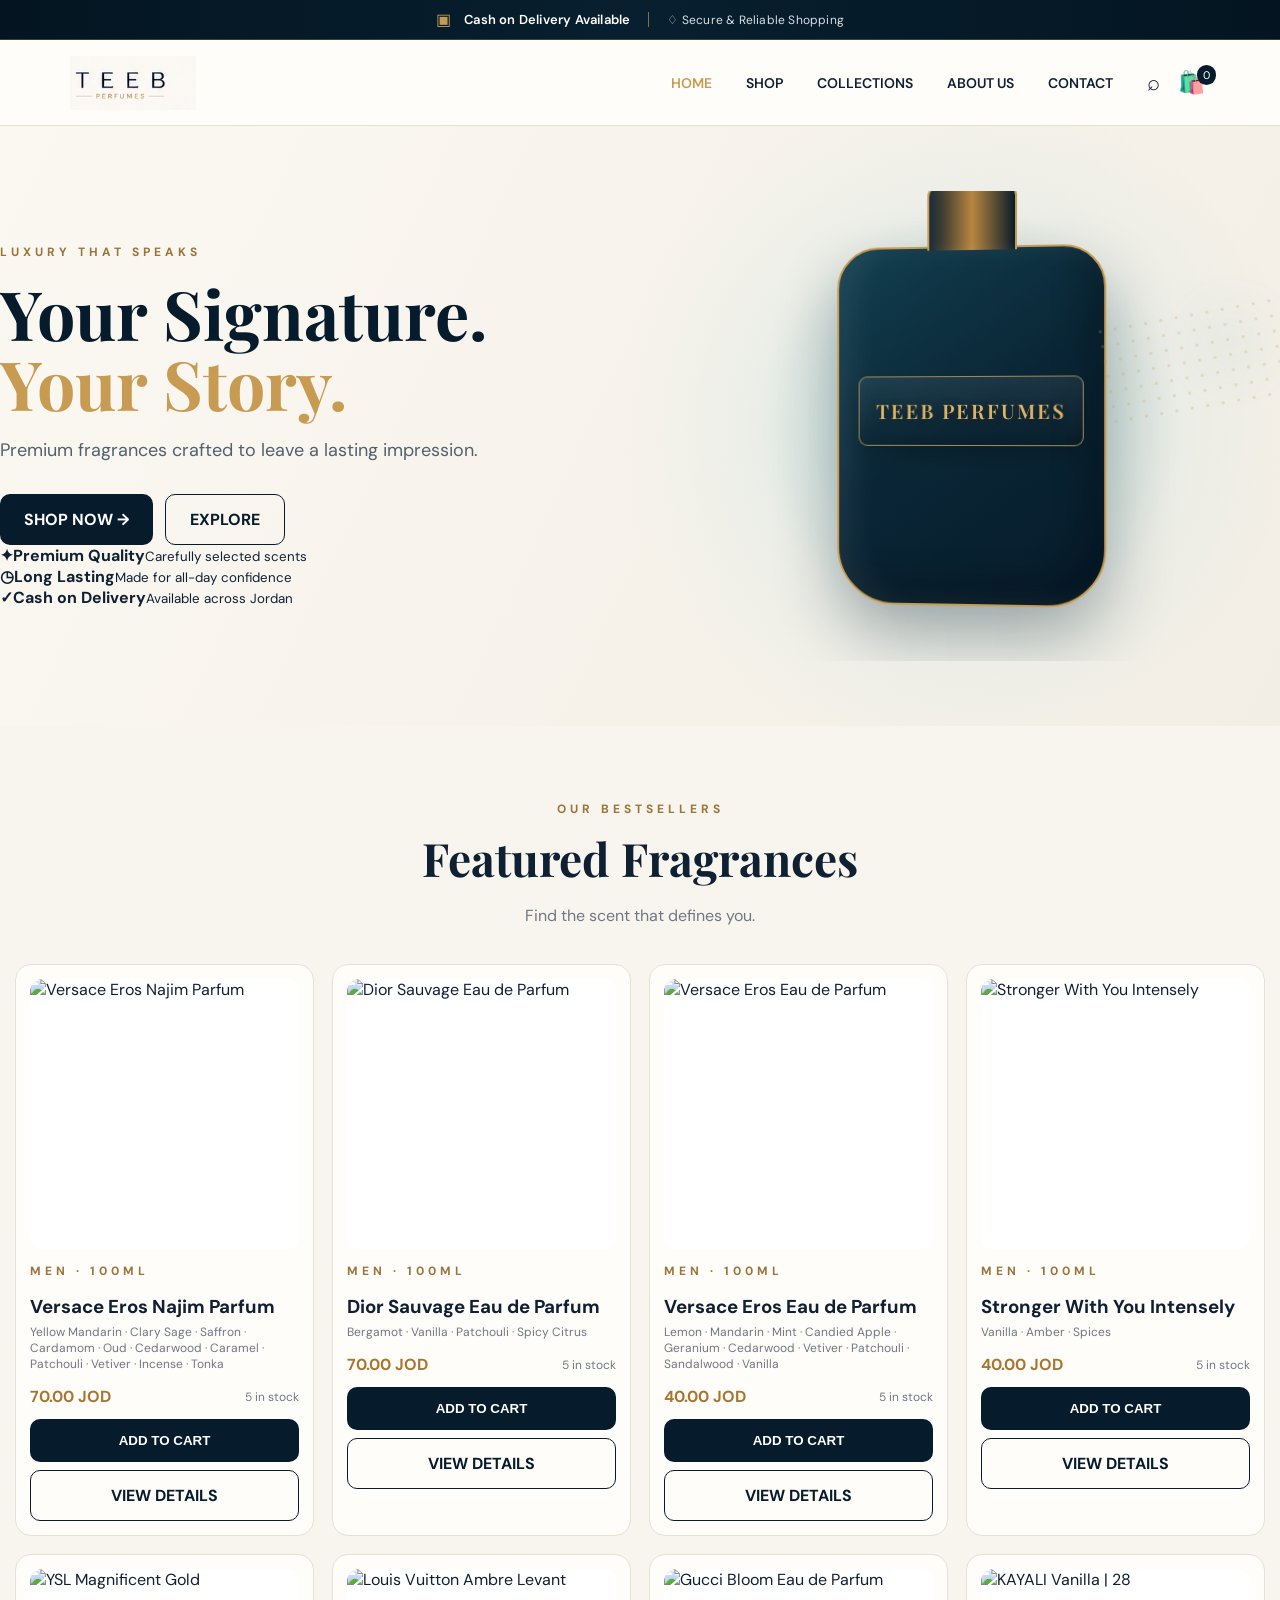
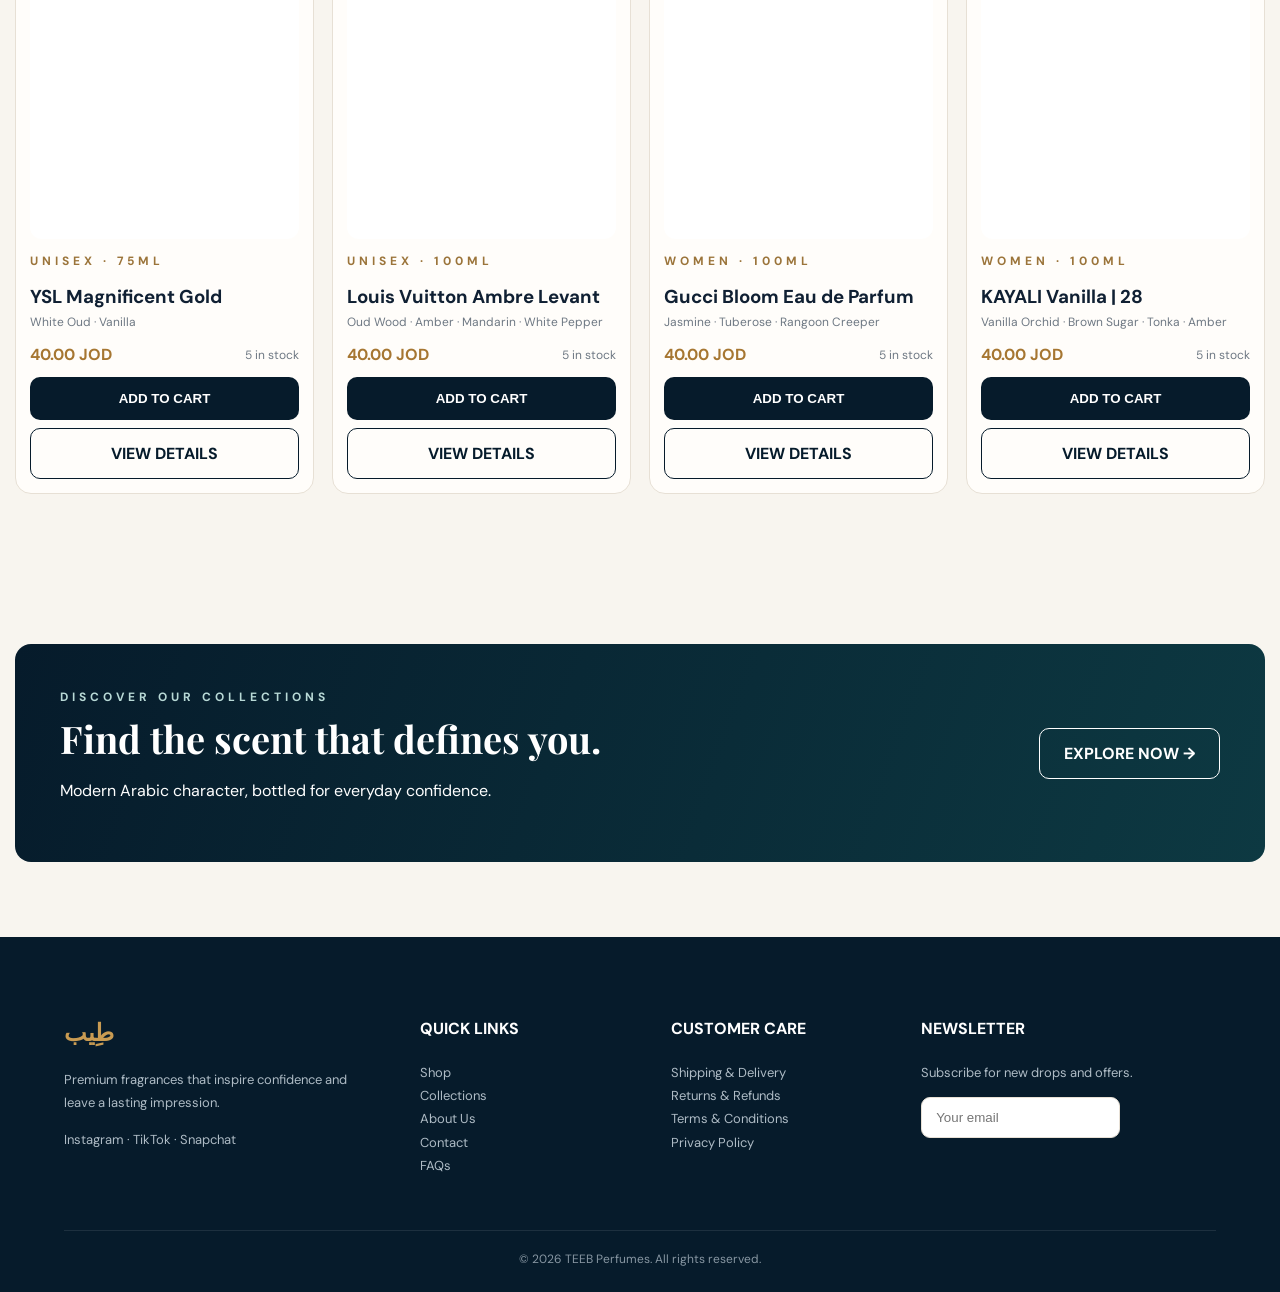
==== index.html @ a3d6e3bc "Adopt new premium homepage hero design" ====
<!doctype html><html lang="en"><head><meta charset="utf-8"><meta name="viewport" content="width=device-width,initial-scale=1"><title>TEEB Perfumes</title><link rel="stylesheet" href="styles.css"><link rel="stylesheet" href="hero-enhance.css"><script>(function(){const u=new URL(location.href);const recovery=u.searchParams.get('type')==='recovery'||u.searchParams.has('code')||u.searchParams.has('token_hash')||u.hash.includes('access_token=');if(recovery){location.replace('update-password.html'+u.search+u.hash)}})();</script></head><body><div class="topbar"><span class="topbar-icon">▣</span><strong>Cash on Delivery Available</strong><span class="topbar-divider"></span><span class="topbar-secure">♢ Secure &amp; Reliable Shopping</span></div><nav class="nav"><a class="brand" href="index.html"><img src="assets/teeb-mark.png" alt="TEEB Perfumes"></a><div class="navlinks"><a class="active" href="index.html">HOME</a><a href="shop.html">SHOP</a><a href="collections.html">COLLECTIONS</a><a href="about.html">ABOUT US</a><a href="contact.html">CONTACT</a></div><div class="navicons"><a href="shop.html">⌕</a><a href="cart.html" aria-label="Shopping cart">🛍️<span class="cart-badge" id="cartCount">0</span></a></div></nav><main><section class="hero"><div class="hero-copy"><div class="eyebrow">Luxury that speaks</div><h1>Your Signature.<br><span>Your Story.</span></h1><p>Premium fragrances crafted to leave a lasting impression.</p><div class="hero-actions"><a class="btn btn-primary" href="shop.html">SHOP NOW →</a><a class="btn btn-outline" href="collections.html">EXPLORE</a></div><div class="hero-trust"><div><b>✦</b><span><strong>Premium Quality</strong><small>Carefully selected scents</small></span></div><div><b>◷</b><span><strong>Long Lasting</strong><small>Made for all-day confidence</small></span></div><div><b>✓</b><span><strong>Cash on Delivery</strong><small>Available across Jordan</small></span></div></div></div><div class="hero-art"><div class="hero-orbit hero-orbit-one"></div><div class="hero-orbit hero-orbit-two"></div><div class="bottle"><div class="spray"></div></div><div class="hero-shadow"></div></div></section><section class="section container"><div class="section-head"><div class="eyebrow">Our Bestsellers</div><h2>Featured Fragrances</h2><p>Find the scent that defines you.</p></div><div class="products" id="featured"></div></section><section class="section container"><div class="banner"><div><div class="eyebrow" style="color:#b8d9d6">Discover our collections</div><h2>Find the scent that defines you.</h2><p>Modern Arabic character, bottled for everyday confidence.</p></div><a class="btn btn-outline" style="color:#fff;border-color:#fff" href="collections.html">EXPLORE NOW →</a></div></section></main><footer class="footer"><div class="footer-grid"><div><h2 style="color:#c89b52">طِيب</h2><p>Premium fragrances that inspire confidence and leave a lasting impression.</p><p>Instagram · TikTok · Snapchat</p></div><div><h4>QUICK LINKS</h4><p><a href="shop.html">Shop</a><br><a href="collections.html">Collections</a><br><a href="about.html">About Us</a><br><a href="contact.html">Contact</a><br>FAQs</p></div><div><h4>CUSTOMER CARE</h4><p>Shipping & Delivery<br>Returns & Refunds<br>Terms & Conditions<br>Privacy Policy</p></div><div><h4>NEWSLETTER</h4><p>Subscribe for new drops and offers.</p><input class="search" placeholder="Your email"></div></div><div class="copyright">© 2026 TEEB Perfumes. All rights reserved.</div></footer><script src="catalog.js"></script><script src="app.js"></script></body></html>
---- styles.css ----
@import url('https://fonts.googleapis.com/css2?family=DM+Sans:wght@400;500;600;700&family=Playfair+Display:wght@500;600&display=swap');
:root{--navy:#061b2b;--cream:#f8f5ef;--paper:#fffdfa;--gold:#c89b52;--teal:#3b9fa2;--ink:#102033;--muted:#6e7883;--line:#e7e0d5;--danger:#c94b52;--success:#2e8b69}
*{box-sizing:border-box}body{margin:0;background:var(--cream);color:var(--ink);font-family:"DM Sans",sans-serif}a{text-decoration:none;color:inherit}.topbar{min-height:40px;background:linear-gradient(90deg,#041521,#071f2f,#041521);color:#fff;display:flex;align-items:center;justify-content:center;font-size:13px;gap:13px;letter-spacing:.2px;border-bottom:1px solid rgba(200,155,82,.3)}.topbar strong{font-weight:600}.topbar-icon{color:var(--gold);font-size:16px}.topbar-divider{height:15px;width:1px;background:rgba(200,155,82,.65);margin:0 5px}.topbar-secure{color:#d9e0e4;font-size:12px}@media(max-width:600px){.topbar{min-height:38px;font-size:12px;gap:8px}.topbar-secure,.topbar-divider{display:none}}
.nav{height:86px;background:rgba(255,253,250,.94);border-bottom:1px solid var(--line);display:flex;align-items:center;padding:0 5vw;position:sticky;top:0;z-index:20;backdrop-filter:blur(10px)}.brand{display:flex;align-items:center;gap:10px;margin-right:auto}.brand img{width:138px;height:54px;object-fit:contain}.brand-text{display:none}.navlinks{display:flex;gap:34px;font-size:14px;font-weight:600}.navlinks a:hover,.navlinks a.active{color:var(--gold)}.navicons{display:flex;gap:18px;margin-left:34px;font-size:22px}.cart-badge{font-size:11px;background:var(--navy);color:#fff;border-radius:99px;padding:3px 6px;vertical-align:top;margin-left:-8px}.container{max-width:1250px;margin:auto;padding:0 28px}.hero{min-height:600px;display:grid;grid-template-columns:1fr 1fr;align-items:center;gap:40px;padding:60px 0;background:radial-gradient(circle at 75% 50%,#dbe8e4 0,transparent 34%),linear-gradient(115deg,#fbf8f2,#f3eee5)}.eyebrow{letter-spacing:4px;text-transform:uppercase;color:#9b743a;font-size:12px;font-weight:700}.hero h1{font-family:"Playfair Display";font-size:68px;line-height:1.02;margin:18px 0;color:var(--navy)}.hero h1 span{color:var(--gold)}.hero p{font-size:18px;line-height:1.7;color:#52606e;max-width:520px}.btn{display:inline-flex;align-items:center;justify-content:center;border:0;border-radius:10px;padding:14px 24px;font-weight:700;cursor:pointer;transition:.2s}.btn-primary{background:var(--navy);color:white}.btn-primary:hover{transform:translateY(-2px)}.btn-outline{border:1px solid var(--navy);background:transparent;color:var(--navy)}.hero-actions{display:flex;gap:12px;margin-top:28px}.hero-art{min-height:470px;display:flex;align-items:center;justify-content:center;position:relative}.bottle{width:245px;height:340px;border:3px solid var(--gold);border-radius:34px 34px 44px 44px;background:linear-gradient(145deg,#0c3a4b,#061b2b 70%);box-shadow:0 30px 60px rgba(6,27,43,.24);position:relative}.bottle:before{content:"";position:absolute;width:100px;height:62px;top:-62px;left:calc(50% - 50px);border:3px solid var(--gold);border-bottom:0;border-radius:14px 14px 0 0;background:#071a28}.bottle:after{content:"طِيب\A TEEB";white-space:pre;text-align:center;line-height:1.8;font-weight:700;font-size:25px;color:var(--gold);position:absolute;inset:120px 20px auto}.bottle .spray{position:absolute;right:-180px;top:65px;width:190px;height:90px;background:radial-gradient(circle,#c89b52 1px,transparent 2px);background-size:14px 14px;opacity:.65;transform:rotate(-8deg)}.section{padding:75px 0}.section-head{text-align:center;margin-bottom:38px}.section-head h2{font-family:"Playfair Display";font-size:46px;margin:10px 0}.section-head p{color:var(--muted)}.products{display:grid;grid-template-columns:repeat(4,1fr);gap:18px}.card{background:var(--paper);border:1px solid var(--line);border-radius:16px;padding:14px;position:relative}.card-img{height:270px;border-radius:12px;background:linear-gradient(145deg,#f5f0e8,#fff);display:flex;align-items:center;justify-content:center;position:relative}.mini-bottle{width:112px;height:165px;border-radius:18px 18px 24px 24px;border:2px solid var(--gold);background:var(--bc,#0d3140);position:relative;box-shadow:0 18px 25px #0002}.mini-bottle:before{content:"";position:absolute;width:44px;height:30px;top:-30px;left:32px;background:#bd8f49;border-radius:7px 7px 0 0}.mini-bottle:after{content:"طِيب\A TEEB";white-space:pre;text-align:center;line-height:1.8;color:var(--gold);font-size:13px;font-weight:700;position:absolute;top:58px;left:0;right:0}.sold{position:absolute;right:0;top:0;background:#d85b5b;color:#fff;padding:8px 12px;border-radius:0 12px 0 12px;font-size:11px;font-weight:700}.card h3{margin:15px 0 5px}.notes{font-size:12px;color:var(--muted)}.price-row{display:flex;justify-content:space-between;align-items:center;margin-top:14px}.price{font-weight:700;color:#a67631}.card .btn{width:100%;margin-top:12px}.feature-strip{background:#fffdfa;border-block:1px solid var(--line);display:grid;grid-template-columns:repeat(4,1fr);padding:24px 5vw}.feature{text-align:center}.feature strong{display:block}.feature span{font-size:12px;color:var(--muted)}.banner{border-radius:16px;background:linear-gradient(110deg,#061b2b,#0d3942);color:#fff;padding:45px;display:flex;justify-content:space-between;align-items:center}.banner h2{font-family:"Playfair Display";font-size:38px;margin:8px 0}.footer{background:var(--navy);color:#dce3e8;padding:60px 5vw 25px}.footer-grid{display:grid;grid-template-columns:1.5fr 1fr 1fr 1.4fr;gap:40px;max-width:1250px;margin:auto}.footer h4{color:#fff}.footer p,.footer a{font-size:13px;color:#aebbc5;line-height:1.8}.copyright{text-align:center;border-top:1px solid #ffffff18;margin-top:40px;padding-top:20px;font-size:12px;color:#8796a2}
.pagehead{padding:70px 0 35px}.pagehead h1{font-family:"Playfair Display";font-size:54px;margin:10px 0}.toolbar{display:flex;gap:10px;align-items:center;border:1px solid var(--line);background:#fffdfa;padding:12px;border-radius:14px;margin-bottom:25px}.toolbar select,.search{padding:12px 14px;border:1px solid var(--line);border-radius:9px;background:#fff;outline:none}.search{flex:1}.shop-grid{display:grid;grid-template-columns:220px 1fr;gap:25px}.filters{background:#fffdfa;border:1px solid var(--line);border-radius:14px;padding:20px;height:max-content}.filters h3{font-size:14px}.filters label{display:block;margin:12px 0;font-size:13px;color:#58616c}.product-detail{display:grid;grid-template-columns:1.1fr .9fr;gap:55px;padding:65px 0}.detail-image{min-height:580px;background:linear-gradient(145deg,#eee8dc,#fff);border-radius:18px;display:flex;align-items:center;justify-content:center}.detail-image .bottle{transform:scale(1.15)}.detail h1{font-family:"Playfair Display";font-size:58px;margin:8px 0}.detail .bigprice{font-size:28px;font-weight:700;margin:20px 0;color:#a67631}.qty{display:flex;align-items:center;border:1px solid var(--line);width:max-content;border-radius:9px;overflow:hidden}.qty button{border:0;background:#fff;padding:12px 16px;font-size:18px;cursor:pointer}.qty span{padding:0 16px}.option-row{display:flex;gap:10px;margin:15px 0 25px}.option{padding:12px 20px;border:1px solid var(--line);background:#fff;border-radius:8px;cursor:pointer}.option.selected{border-color:var(--navy);box-shadow:inset 0 0 0 1px var(--navy)}.cart-layout{display:grid;grid-template-columns:1.5fr .8fr;gap:30px;padding:60px 0}.cart-table,.summary{background:#fffdfa;border:1px solid var(--line);border-radius:16px;padding:22px}.cart-row{display:grid;grid-template-columns:90px 1fr 120px 120px 30px;gap:18px;align-items:center;padding:18px 0;border-bottom:1px solid var(--line)}.thumb{width:80px;height:80px;border-radius:10px;background:#eee;display:flex;align-items:center;justify-content:center}.thumb .mini-bottle{transform:scale(.4)}.summary h2{font-family:"Playfair Display"}.summary-line{display:flex;justify-content:space-between;padding:10px 0}.total{font-size:22px;font-weight:700;border-top:1px solid var(--line);margin-top:10px;padding-top:18px}.checkout{display:grid;grid-template-columns:1.2fr .8fr;gap:30px;padding:55px 0}.form-card,.order-card{background:#fffdfa;border:1px solid var(--line);border-radius:16px;padding:25px}.form-grid{display:grid;grid-template-columns:1fr 1fr;gap:15px}.field{display:flex;flex-direction:column;gap:7px}.field.full{grid-column:1/-1}.field input,.field select,.field textarea{padding:13px;border:1px solid var(--line);border-radius:8px;background:#fff;outline:none}.admin{display:grid;grid-template-columns:245px 1fr;min-height:100vh;background:var(--cream)}.sidebar{background:var(--navy);color:#fff;padding:28px 16px;position:sticky;top:0;height:100vh}.side-brand{text-align:center;margin-bottom:30px;color:var(--gold);font-weight:700;font-size:22px}.side-link{display:block;padding:13px 15px;border-radius:9px;color:#c5d0d7;margin:5px 0;font-size:14px}.side-link.active,.side-link:hover{background:#c89b52;color:#081a29}.admin-main{padding:35px}.admin-head{display:flex;justify-content:space-between;align-items:center;margin-bottom:25px}.stats{display:grid;grid-template-columns:repeat(4,1fr);gap:16px}.stat{background:#fffdfa;border:1px solid var(--line);padding:20px;border-radius:14px}.stat strong{display:block;font-size:26px;margin-top:8px}.admin-card{background:#fffdfa;border:1px solid var(--line);border-radius:14px;padding:22px;margin-top:20px}.table{width:100%;border-collapse:collapse}.table th,.table td{text-align:left;padding:14px;border-bottom:1px solid var(--line);font-size:13px}.status{padding:5px 9px;border-radius:99px;font-size:11px}.active-status{background:#dff2e8;color:#23734f}.sold-status{background:#f8dddd;color:#a33c42}.modal{position:fixed;inset:0;background:#061b2b88;display:none;align-items:center;justify-content:center;z-index:100}.modal.open{display:flex}.modal-box{width:min(680px,92vw);max-height:90vh;overflow:auto;background:var(--paper);border-radius:18px;padding:28px}.modal-head{display:flex;justify-content:space-between}.close{border:0;background:transparent;font-size:26px;cursor:pointer}.admin-form{display:grid;grid-template-columns:1fr 1fr;gap:15px}.admin-form .full{grid-column:1/-1}
/* About Us */
.about-hero{position:relative;overflow:hidden;background:radial-gradient(circle at 78% 48%,rgba(59,159,162,.24),transparent 24%),radial-gradient(circle at 86% 68%,rgba(200,155,82,.18),transparent 28%),linear-gradient(120deg,#061b2b,#071f2a 58%,#0a3038);color:#fff;min-height:510px}.about-hero:after{content:"";position:absolute;inset:0;background:radial-gradient(circle,rgba(200,155,82,.7) 1px,transparent 1.5px);background-size:34px 34px;opacity:.08;pointer-events:none}.about-hero-inner{min-height:510px;display:grid;grid-template-columns:1.1fr .9fr;align-items:center;gap:30px;position:relative;z-index:1}.about-hero .eyebrow{color:#d8b46e}.about-hero h1{font-family:"Playfair Display";font-size:60px;line-height:1.08;margin:18px 0}.about-hero h1 span{color:#d8a957}.about-hero p{font-size:18px;line-height:1.8;color:#d8e0e3;max-width:610px}.about-glow{height:360px;display:flex;align-items:center;justify-content:center;position:relative}.about-glow:before{content:"";position:absolute;width:330px;height:330px;border-radius:50%;background:radial-gradient(circle,rgba(200,155,82,.26),transparent 68%);filter:blur(4px)}.about-bottle{position:relative;width:205px;height:270px;border:2px solid #d8a957;border-radius:30px 30px 45px 45px;background:linear-gradient(145deg,#103d48,#061b2b);box-shadow:0 35px 70px #0008;display:flex;align-items:center;justify-content:center;text-align:center;color:#d8a957;font-family:"Playfair Display";font-size:42px;line-height:1.15}.about-bottle:before{content:"";position:absolute;width:75px;height:52px;top:-52px;left:63px;border:2px solid #d8a957;border-bottom:0;border-radius:10px 10px 0 0;background:#071a28}.about-bottle small{font-family:"DM Sans";font-size:13px;letter-spacing:7px;display:block;margin-top:10px}.about-story{display:grid;grid-template-columns:.85fr 1.15fr;gap:80px;align-items:start}.about-story h2{font-family:"Playfair Display";font-size:44px;line-height:1.15;margin:12px 0}.about-story p{font-size:16px;line-height:1.9;color:#596570;margin:0 0 18px}.about-values{padding:80px 0;background:#fffdfa;border-block:1px solid var(--line)}.about-cards{display:grid;grid-template-columns:repeat(3,1fr);gap:22px}.about-card{background:#fff;border:1px solid var(--line);border-radius:18px;padding:30px;box-shadow:0 15px 35px rgba(16,32,51,.05)}.about-icon{width:48px;height:48px;border-radius:50%;display:flex;align-items:center;justify-content:center;background:#f6ead7;color:#a67631;font-size:22px;margin-bottom:20px}.about-card h3{font-family:"Playfair Display";font-size:24px;margin:0 0 10px}.about-card p{color:#65717c;line-height:1.75;font-size:14px;margin:0}.about-visit{background:linear-gradient(115deg,#061b2b,#0d3942);border-radius:20px;padding:48px 55px;color:#fff;display:flex;align-items:center;justify-content:space-between;gap:30px}.about-visit h2{font-family:"Playfair Display";font-size:40px;line-height:1.15;margin:10px 0}.about-visit p{color:#d4dee2;line-height:1.7;margin:0}
@media(max-width:900px){.products{grid-template-columns:repeat(2,1fr)}.navlinks{gap:15px}.hero{grid-template-columns:1fr}.hero-art{display:none}.feature-strip{grid-template-columns:repeat(2,1fr);gap:20px}.footer-grid{grid-template-columns:repeat(2,1fr)}.shop-grid,.cart-layout,.checkout,.product-detail{grid-template-columns:1fr}.filters{display:none}.about-hero-inner,.about-story{grid-template-columns:1fr}.about-glow{display:none}.about-cards{grid-template-columns:1fr}.about-visit{flex-direction:column;align-items:flex-start}}
@media(max-width:600px){.nav{padding:0 18px}.brand img{width:105px}.navlinks{display:none}.container{padding:0 16px}.hero{min-height:500px}.hero h1{font-size:48px}.section-head h2,.pagehead h1{font-size:38px}.products{grid-template-columns:1fr}.feature-strip{grid-template-columns:1fr 1fr}.footer-grid{grid-template-columns:1fr}.toolbar{flex-wrap:wrap}.toolbar .search{flex-basis:100%}.cart-row{grid-template-columns:65px 1fr}.cart-row>*:nth-child(n+3){grid-column:2}.form-grid{grid-template-columns:1fr}.about-hero h1{font-size:43px}.about-story h2{font-size:36px}.about-visit{padding:32px 26px}.about-visit h2{font-size:32px}}
---- hero-enhance.css ----
/* Premium hero artwork — TEEB */
.hero-art{min-height:470px;position:relative;overflow:hidden}.hero-art:before{content:"";position:absolute;width:430px;height:430px;border-radius:50%;background:radial-gradient(circle,rgba(200,155,82,.22) 0%,rgba(59,159,162,.12) 38%,transparent 70%);filter:blur(2px);animation:teebGlow 5s ease-in-out infinite}.hero-art:after{content:"";position:absolute;bottom:42px;right:12%;font-family:"Playfair Display",serif;font-size:92px;letter-spacing:18px;color:rgba(6,27,43,.045);font-weight:600}.hero-art .bottle{width:270px;height:360px;border:2px solid #c89b52;border-radius:42px 42px 58px 58px;background:linear-gradient(145deg,#123f50 0%,#0a2636 48%,#061b2b 100%);box-shadow:0 30px 65px rgba(6,27,43,.32),inset 14px 0 28px rgba(255,255,255,.08),inset -18px -20px 35px rgba(0,0,0,.24);position:relative;z-index:3;transform:perspective(900px) rotateY(-5deg);animation:teebFloat 4.5s ease-in-out infinite}.hero-art .bottle:before{content:"";position:absolute;width:86px;height:64px;top:-64px;left:calc(50% - 43px);border:2px solid #c89b52;border-bottom:0;border-radius:12px 12px 0 0;background:linear-gradient(90deg,#091c2a,#b78640 50%,#091c2a);box-shadow:inset 8px 0 12px rgba(255,255,255,.08)}.hero-art .bottle:after{content:"TEEB PERFUMES";white-space:nowrap;overflow:hidden;text-align:center;line-height:1.4;font-family:"Playfair Display",serif;font-weight:600;font-size:20px;letter-spacing:2px;color:#e0b465;position:absolute;left:20px;right:20px;top:128px;padding:20px 4px;border:1px solid rgba(224,180,101,.7);border-radius:9px;background:linear-gradient(180deg,rgba(255,255,255,.07),rgba(0,0,0,.13));box-shadow:0 10px 25px rgba(0,0,0,.18);text-shadow:0 2px 8px rgba(0,0,0,.35);box-sizing:border-box}.hero-art .bottle .spray{right:-180px;top:62px;width:185px;height:105px;background:radial-gradient(circle,rgba(200,155,82,.75) 1px,transparent 2px);background-size:15px 15px;opacity:.35;filter:blur(.15px);transform:rotate(-10deg)}.hero-art .bottle .spray:after{content:"";position:absolute;width:150px;height:150px;border-radius:50%;background:radial-gradient(circle,rgba(59,159,162,.12),transparent 65%);filter:blur(8px);right:-20px;top:-35px}@keyframes teebFloat{0%,100%{transform:perspective(900px) rotateY(-5deg) translateY(0)}50%{transform:perspective(900px) rotateY(-5deg) translateY(-9px)}}@keyframes teebGlow{0%,100%{transform:scale(1);opacity:.8}50%{transform:scale(1.08);opacity:1}}@media(max-width:800px){.hero-art{min-height:390px}.hero-art .bottle{transform:scale(.82);animation:none}.hero-art:after{font-size:60px;right:5%;bottom:25px}.hero-art .bottle:after{font-size:17px;letter-spacing:1.5px;left:16px;right:16px;padding:18px 2px}}
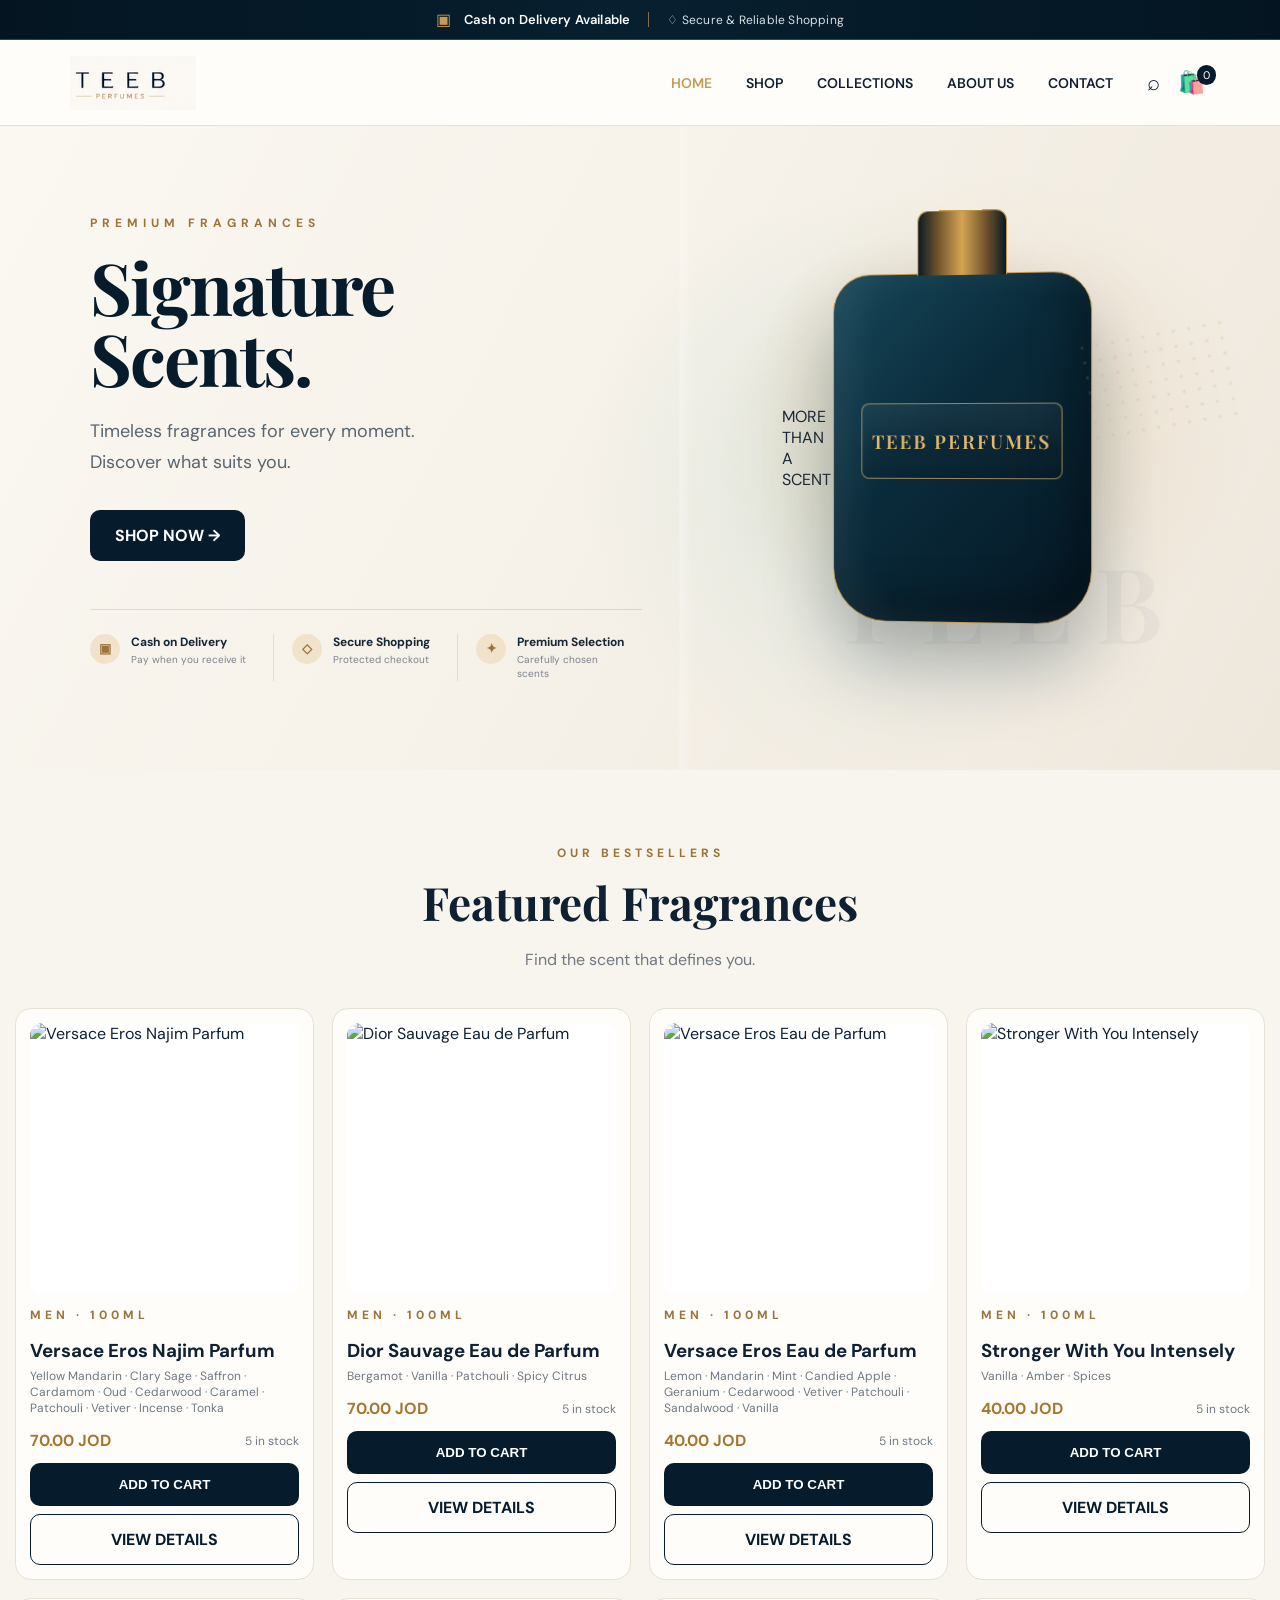
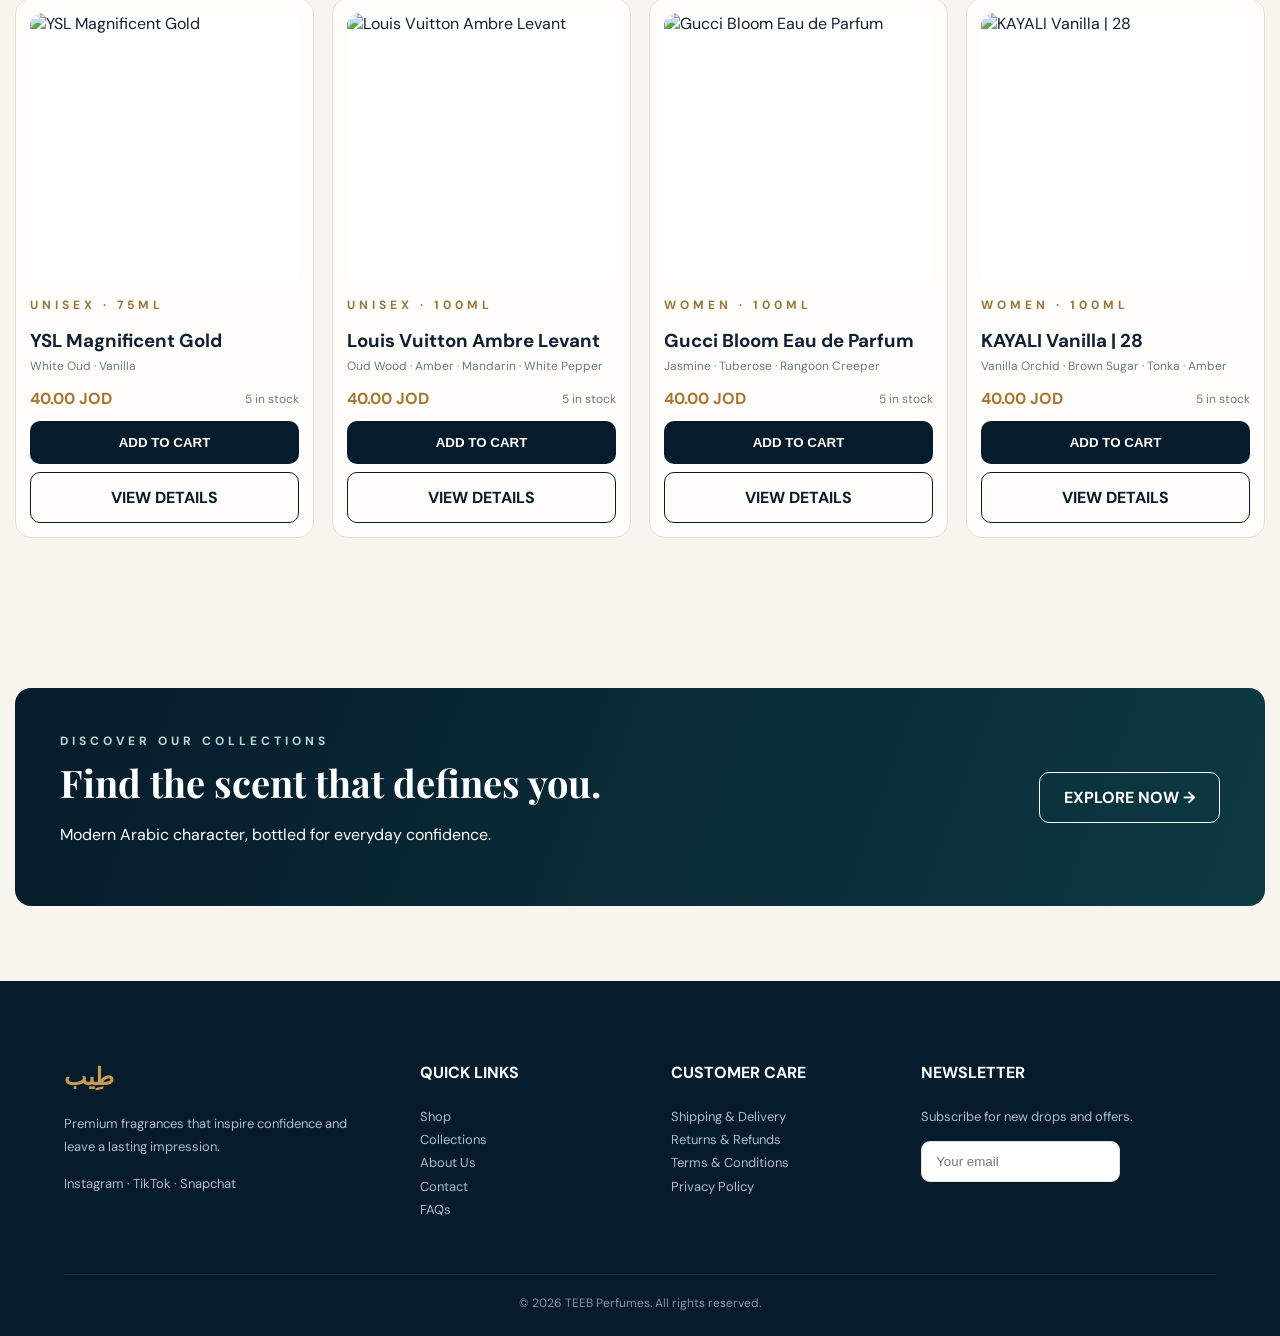
==== commit 377e57fc: "Match homepage hero reference more closely" ====
--- a/index.html
+++ b/index.html
@@ -1 +1 @@
-<!doctype html><html lang="en"><head><meta charset="utf-8"><meta name="viewport" content="width=device-width,initial-scale=1"><title>TEEB Perfumes</title><link rel="stylesheet" href="styles.css"><link rel="stylesheet" href="hero-enhance.css"><script>(function(){const u=new URL(location.href);const recovery=u.searchParams.get('type')==='recovery'||u.searchParams.has('code')||u.searchParams.has('token_hash')||u.hash.includes('access_token=');if(recovery){location.replace('update-password.html'+u.search+u.hash)}})();</script></head><body><div class="topbar"><span class="topbar-icon">▣</span><strong>Cash on Delivery Available</strong><span class="topbar-divider"></span><span class="topbar-secure">♢ Secure &amp; Reliable Shopping</span></div><nav class="nav"><a class="brand" href="index.html"><img src="assets/teeb-mark.png" alt="TEEB Perfumes"></a><div class="navlinks"><a class="active" href="index.html">HOME</a><a href="shop.html">SHOP</a><a href="collections.html">COLLECTIONS</a><a href="about.html">ABOUT US</a><a href="contact.html">CONTACT</a></div><div class="navicons"><a href="shop.html">⌕</a><a href="cart.html" aria-label="Shopping cart">🛍️<span class="cart-badge" id="cartCount">0</span></a></div></nav><main><section class="hero"><div class="hero-copy"><div class="eyebrow">Luxury that speaks</div><h1>Your Signature.<br><span>Your Story.</span></h1><p>Premium fragrances crafted to leave a lasting impression.</p><div class="hero-actions"><a class="btn btn-primary" href="shop.html">SHOP NOW →</a><a class="btn btn-outline" href="collections.html">EXPLORE</a></div><div class="hero-trust"><div><b>✦</b><span><strong>Premium Quality</strong><small>Carefully selected scents</small></span></div><div><b>◷</b><span><strong>Long Lasting</strong><small>Made for all-day confidence</small></span></div><div><b>✓</b><span><strong>Cash on Delivery</strong><small>Available across Jordan</small></span></div></div></div><div class="hero-art"><div class="hero-orbit hero-orbit-one"></div><div class="hero-orbit hero-orbit-two"></div><div class="bottle"><div class="spray"></div></div><div class="hero-shadow"></div></div></section><section class="section container"><div class="section-head"><div class="eyebrow">Our Bestsellers</div><h2>Featured Fragrances</h2><p>Find the scent that defines you.</p></div><div class="products" id="featured"></div></section><section class="section container"><div class="banner"><div><div class="eyebrow" style="color:#b8d9d6">Discover our collections</div><h2>Find the scent that defines you.</h2><p>Modern Arabic character, bottled for everyday confidence.</p></div><a class="btn btn-outline" style="color:#fff;border-color:#fff" href="collections.html">EXPLORE NOW →</a></div></section></main><footer class="footer"><div class="footer-grid"><div><h2 style="color:#c89b52">طِيب</h2><p>Premium fragrances that inspire confidence and leave a lasting impression.</p><p>Instagram · TikTok · Snapchat</p></div><div><h4>QUICK LINKS</h4><p><a href="shop.html">Shop</a><br><a href="collections.html">Collections</a><br><a href="about.html">About Us</a><br><a href="contact.html">Contact</a><br>FAQs</p></div><div><h4>CUSTOMER CARE</h4><p>Shipping & Delivery<br>Returns & Refunds<br>Terms & Conditions<br>Privacy Policy</p></div><div><h4>NEWSLETTER</h4><p>Subscribe for new drops and offers.</p><input class="search" placeholder="Your email"></div></div><div class="copyright">© 2026 TEEB Perfumes. All rights reserved.</div></footer><script src="catalog.js"></script><script src="app.js"></script></body></html>+<!doctype html><html lang="en"><head><meta charset="utf-8"><meta name="viewport" content="width=device-width,initial-scale=1"><title>TEEB Perfumes</title><link rel="stylesheet" href="styles.css"><link rel="stylesheet" href="hero-enhance.css"><script>(function(){const u=new URL(location.href);const recovery=u.searchParams.get('type')==='recovery'||u.searchParams.has('code')||u.searchParams.has('token_hash')||u.hash.includes('access_token=');if(recovery){location.replace('update-password.html'+u.search+u.hash)}})();</script></head><body><div class="topbar"><span class="topbar-icon">▣</span><strong>Cash on Delivery Available</strong><span class="topbar-divider"></span><span class="topbar-secure">♢ Secure &amp; Reliable Shopping</span></div><nav class="nav"><a class="brand" href="index.html"><img src="assets/teeb-mark.png" alt="TEEB Perfumes"></a><div class="navlinks"><a class="active" href="index.html">HOME</a><a href="shop.html">SHOP</a><a href="collections.html">COLLECTIONS</a><a href="about.html">ABOUT US</a><a href="contact.html">CONTACT</a></div><div class="navicons"><a href="shop.html">⌕</a><a href="cart.html" aria-label="Shopping cart">🛍️<span class="cart-badge" id="cartCount">0</span></a></div></nav><main><section class="hero"><div class="hero-copy"><div class="eyebrow">PREMIUM FRAGRANCES</div><h1>Signature<br>Scents.</h1><p>Timeless fragrances for every moment.<br>Discover what suits you.</p><div class="hero-actions"><a class="btn btn-primary" href="shop.html">SHOP NOW →</a></div><div class="hero-trust"><div><b>▣</b><span><strong>Cash on Delivery</strong><small>Pay when you receive it</small></span></div><div><b>◇</b><span><strong>Secure Shopping</strong><small>Protected checkout</small></span></div><div><b>✦</b><span><strong>Premium Selection</strong><small>Carefully chosen scents</small></span></div></div><div class="hero-slides"><span class="active"></span><span></span><span></span></div></div><div class="hero-art"><div class="vertical-copy">MORE<br>THAN<br>A<br>SCENT</div><div class="bottle"><div class="spray"></div></div><div class="stone stone-back"></div><div class="stone stone-front"></div></div></section><section class="section container"><div class="section-head"><div class="eyebrow">Our Bestsellers</div><h2>Featured Fragrances</h2><p>Find the scent that defines you.</p></div><div class="products" id="featured"></div></section><section class="section container"><div class="banner"><div><div class="eyebrow" style="color:#b8d9d6">Discover our collections</div><h2>Find the scent that defines you.</h2><p>Modern Arabic character, bottled for everyday confidence.</p></div><a class="btn btn-outline" style="color:#fff;border-color:#fff" href="collections.html">EXPLORE NOW →</a></div></section></main><footer class="footer"><div class="footer-grid"><div><h2 style="color:#c89b52">طِيب</h2><p>Premium fragrances that inspire confidence and leave a lasting impression.</p><p>Instagram · TikTok · Snapchat</p></div><div><h4>QUICK LINKS</h4><p><a href="shop.html">Shop</a><br><a href="collections.html">Collections</a><br><a href="about.html">About Us</a><br><a href="contact.html">Contact</a><br>FAQs</p></div><div><h4>CUSTOMER CARE</h4><p>Shipping & Delivery<br>Returns & Refunds<br>Terms & Conditions<br>Privacy Policy</p></div><div><h4>NEWSLETTER</h4><p>Subscribe for new drops and offers.</p><input class="search" placeholder="Your email"></div></div><div class="copyright">© 2026 TEEB Perfumes. All rights reserved.</div></footer><script src="catalog.js"></script><script src="app.js"></script></body></html>
--- a/hero-enhance.css
+++ b/hero-enhance.css
@@ -1,2 +1,6 @@
-/* Premium hero artwork — TEEB */
-.hero-art{min-height:470px;position:relative;overflow:hidden}.hero-art:before{content:"";position:absolute;width:430px;height:430px;border-radius:50%;background:radial-gradient(circle,rgba(200,155,82,.22) 0%,rgba(59,159,162,.12) 38%,transparent 70%);filter:blur(2px);animation:teebGlow 5s ease-in-out infinite}.hero-art:after{content:"";position:absolute;bottom:42px;right:12%;font-family:"Playfair Display",serif;font-size:92px;letter-spacing:18px;color:rgba(6,27,43,.045);font-weight:600}.hero-art .bottle{width:270px;height:360px;border:2px solid #c89b52;border-radius:42px 42px 58px 58px;background:linear-gradient(145deg,#123f50 0%,#0a2636 48%,#061b2b 100%);box-shadow:0 30px 65px rgba(6,27,43,.32),inset 14px 0 28px rgba(255,255,255,.08),inset -18px -20px 35px rgba(0,0,0,.24);position:relative;z-index:3;transform:perspective(900px) rotateY(-5deg);animation:teebFloat 4.5s ease-in-out infinite}.hero-art .bottle:before{content:"";position:absolute;width:86px;height:64px;top:-64px;left:calc(50% - 43px);border:2px solid #c89b52;border-bottom:0;border-radius:12px 12px 0 0;background:linear-gradient(90deg,#091c2a,#b78640 50%,#091c2a);box-shadow:inset 8px 0 12px rgba(255,255,255,.08)}.hero-art .bottle:after{content:"TEEB PERFUMES";white-space:nowrap;overflow:hidden;text-align:center;line-height:1.4;font-family:"Playfair Display",serif;font-weight:600;font-size:20px;letter-spacing:2px;color:#e0b465;position:absolute;left:20px;right:20px;top:128px;padding:20px 4px;border:1px solid rgba(224,180,101,.7);border-radius:9px;background:linear-gradient(180deg,rgba(255,255,255,.07),rgba(0,0,0,.13));box-shadow:0 10px 25px rgba(0,0,0,.18);text-shadow:0 2px 8px rgba(0,0,0,.35);box-sizing:border-box}.hero-art .bottle .spray{right:-180px;top:62px;width:185px;height:105px;background:radial-gradient(circle,rgba(200,155,82,.75) 1px,transparent 2px);background-size:15px 15px;opacity:.35;filter:blur(.15px);transform:rotate(-10deg)}.hero-art .bottle .spray:after{content:"";position:absolute;width:150px;height:150px;border-radius:50%;background:radial-gradient(circle,rgba(59,159,162,.12),transparent 65%);filter:blur(8px);right:-20px;top:-35px}@keyframes teebFloat{0%,100%{transform:perspective(900px) rotateY(-5deg) translateY(0)}50%{transform:perspective(900px) rotateY(-5deg) translateY(-9px)}}@keyframes teebGlow{0%,100%{transform:scale(1);opacity:.8}50%{transform:scale(1.08);opacity:1}}@media(max-width:800px){.hero-art{min-height:390px}.hero-art .bottle{transform:scale(.82);animation:none}.hero-art:after{font-size:60px;right:5%;bottom:25px}.hero-art .bottle:after{font-size:17px;letter-spacing:1.5px;left:16px;right:16px;padding:18px 2px}}
+/* TEEB homepage hero — isolated styling only */
+.hero{min-height:620px;display:grid;grid-template-columns:minmax(0,1fr) minmax(420px,.92fr);align-items:center;gap:40px;padding:72px max(7vw,28px);overflow:hidden;position:relative;background:radial-gradient(circle at 78% 46%,rgba(200,155,82,.16),transparent 24%),radial-gradient(circle at 68% 55%,rgba(59,159,162,.12),transparent 31%),linear-gradient(118deg,#fbf8f2 0%,#f5f0e7 57%,#eee7dc 100%)}
+.hero:before{content:"";position:absolute;inset:0;background:linear-gradient(90deg,transparent 0 53%,rgba(255,255,255,.28) 53.2%,transparent 54%);pointer-events:none}.hero-copy{position:relative;z-index:4;max-width:660px}.hero .eyebrow{font-size:12px;letter-spacing:5px;color:#9b743a}.hero h1{font-family:"Playfair Display",serif;font-size:clamp(56px,5.6vw,82px);line-height:.98;letter-spacing:-2px;margin:20px 0 24px;color:#061b2b}.hero h1 span{color:#b88843;font-style:italic}.hero p{font-size:18px;line-height:1.75;color:#596570;max-width:510px;margin:0}.hero-actions{display:flex;gap:13px;margin-top:31px}.hero-actions .btn{min-width:145px;padding:15px 25px}.hero-trust{display:grid;grid-template-columns:repeat(3,1fr);gap:0;margin-top:48px;padding-top:24px;border-top:1px solid rgba(16,32,51,.12);max-width:650px}.hero-trust>div{display:flex;gap:11px;align-items:flex-start;padding-right:18px}.hero-trust>div+div{border-left:1px solid rgba(16,32,51,.1);padding-left:18px}.hero-trust b{width:30px;height:30px;flex:0 0 30px;border-radius:50%;display:flex;align-items:center;justify-content:center;background:#f1e3cb;color:#9b743a;font-size:13px}.hero-trust span{display:flex;flex-direction:column}.hero-trust strong{font-size:12px;color:#142638;white-space:nowrap}.hero-trust small{font-size:10px;line-height:1.4;color:#7a838c;margin-top:3px}.hero-art{min-height:500px;position:relative;display:flex;align-items:center;justify-content:center;overflow:visible}.hero-art:before{content:"";position:absolute;width:450px;height:450px;border-radius:50%;background:radial-gradient(circle,rgba(200,155,82,.24) 0%,rgba(200,155,82,.09) 37%,transparent 69%);filter:blur(2px);animation:teebGlow 5s ease-in-out infinite}.hero-art:after{content:"TEEB";position:absolute;bottom:28px;right:1%;font-family:"Playfair Display",serif;font-size:104px;letter-spacing:22px;color:rgba(6,27,43,.035);font-weight:600}.hero-art .bottle{width:260px;height:350px;border:1.5px solid #c89b52;border-radius:38px 38px 54px 54px;background:linear-gradient(132deg,#17485a 0%,#0a2b3b 42%,#051724 100%);box-shadow:0 42px 70px rgba(6,27,43,.27),inset 18px 0 34px rgba(255,255,255,.07),inset -20px -22px 40px rgba(0,0,0,.27);position:relative;z-index:3;transform:perspective(900px) rotateY(-5deg);animation:teebFloat 4.5s ease-in-out infinite}.hero-art .bottle:before{content:"";position:absolute;width:88px;height:64px;top:-64px;left:calc(50% - 44px);border:1.5px solid #c89b52;border-bottom:0;border-radius:11px 11px 0 0;background:linear-gradient(90deg,#0a1b26 0%,#6f522c 22%,#d3a452 50%,#72532c 77%,#0a1b26 100%)}.hero-art .bottle:after{content:"TEEB PERFUMES";white-space:nowrap;text-align:center;font-family:"Playfair Display",serif;font-weight:600;font-size:19px;letter-spacing:2px;color:#e2b96e;position:absolute;left:28px;right:28px;top:129px;padding:20px 3px;border:1px solid rgba(226,185,110,.65);border-radius:8px;background:linear-gradient(180deg,rgba(255,255,255,.055),rgba(0,0,0,.13));text-shadow:0 2px 8px rgba(0,0,0,.35)}.hero-art .bottle .spray{position:absolute;right:-145px;top:55px;width:155px;height:100px;background:radial-gradient(circle,rgba(200,155,82,.72) 1px,transparent 2px);background-size:15px 15px;opacity:.27;transform:rotate(-10deg)}.hero-shadow{position:absolute;z-index:1;bottom:55px;width:285px;height:38px;border-radius:50%;background:rgba(6,27,43,.16);filter:blur(13px)}.hero-orbit{position:absolute;border:1px solid rgba(200,155,82,.18);border-radius:50%;z-index:1}.hero-orbit-one{width:390px;height:390px;transform:rotate(22deg)}.hero-orbit-two{width:470px;height:300px;transform:rotate(-20deg);border-color:rgba(59,159,162,.13)}
+@keyframes teebFloat{0%,100%{transform:perspective(900px) rotateY(-5deg) translateY(0)}50%{transform:perspective(900px) rotateY(-5deg) translateY(-9px)}}@keyframes teebGlow{0%,100%{transform:scale(1);opacity:.82}50%{transform:scale(1.07);opacity:1}}
+@media(max-width:900px){.hero{grid-template-columns:1fr;min-height:auto;padding:65px 28px}.hero-art{display:flex;min-height:430px}.hero-copy{max-width:720px}.hero-trust{max-width:700px}}
+@media(max-width:600px){.hero{padding:52px 20px 38px;gap:15px}.hero h1{font-size:48px;letter-spacing:-1px}.hero p{font-size:16px}.hero-actions{flex-wrap:wrap}.hero-trust{grid-template-columns:1fr;gap:13px;margin-top:34px}.hero-trust>div+div{border-left:0;padding-left:0}.hero-art{min-height:390px;transform:scale(.86);margin:-15px -25px}.hero-art .bottle{animation:none}.hero-art:after{font-size:65px;right:0;bottom:22px}}
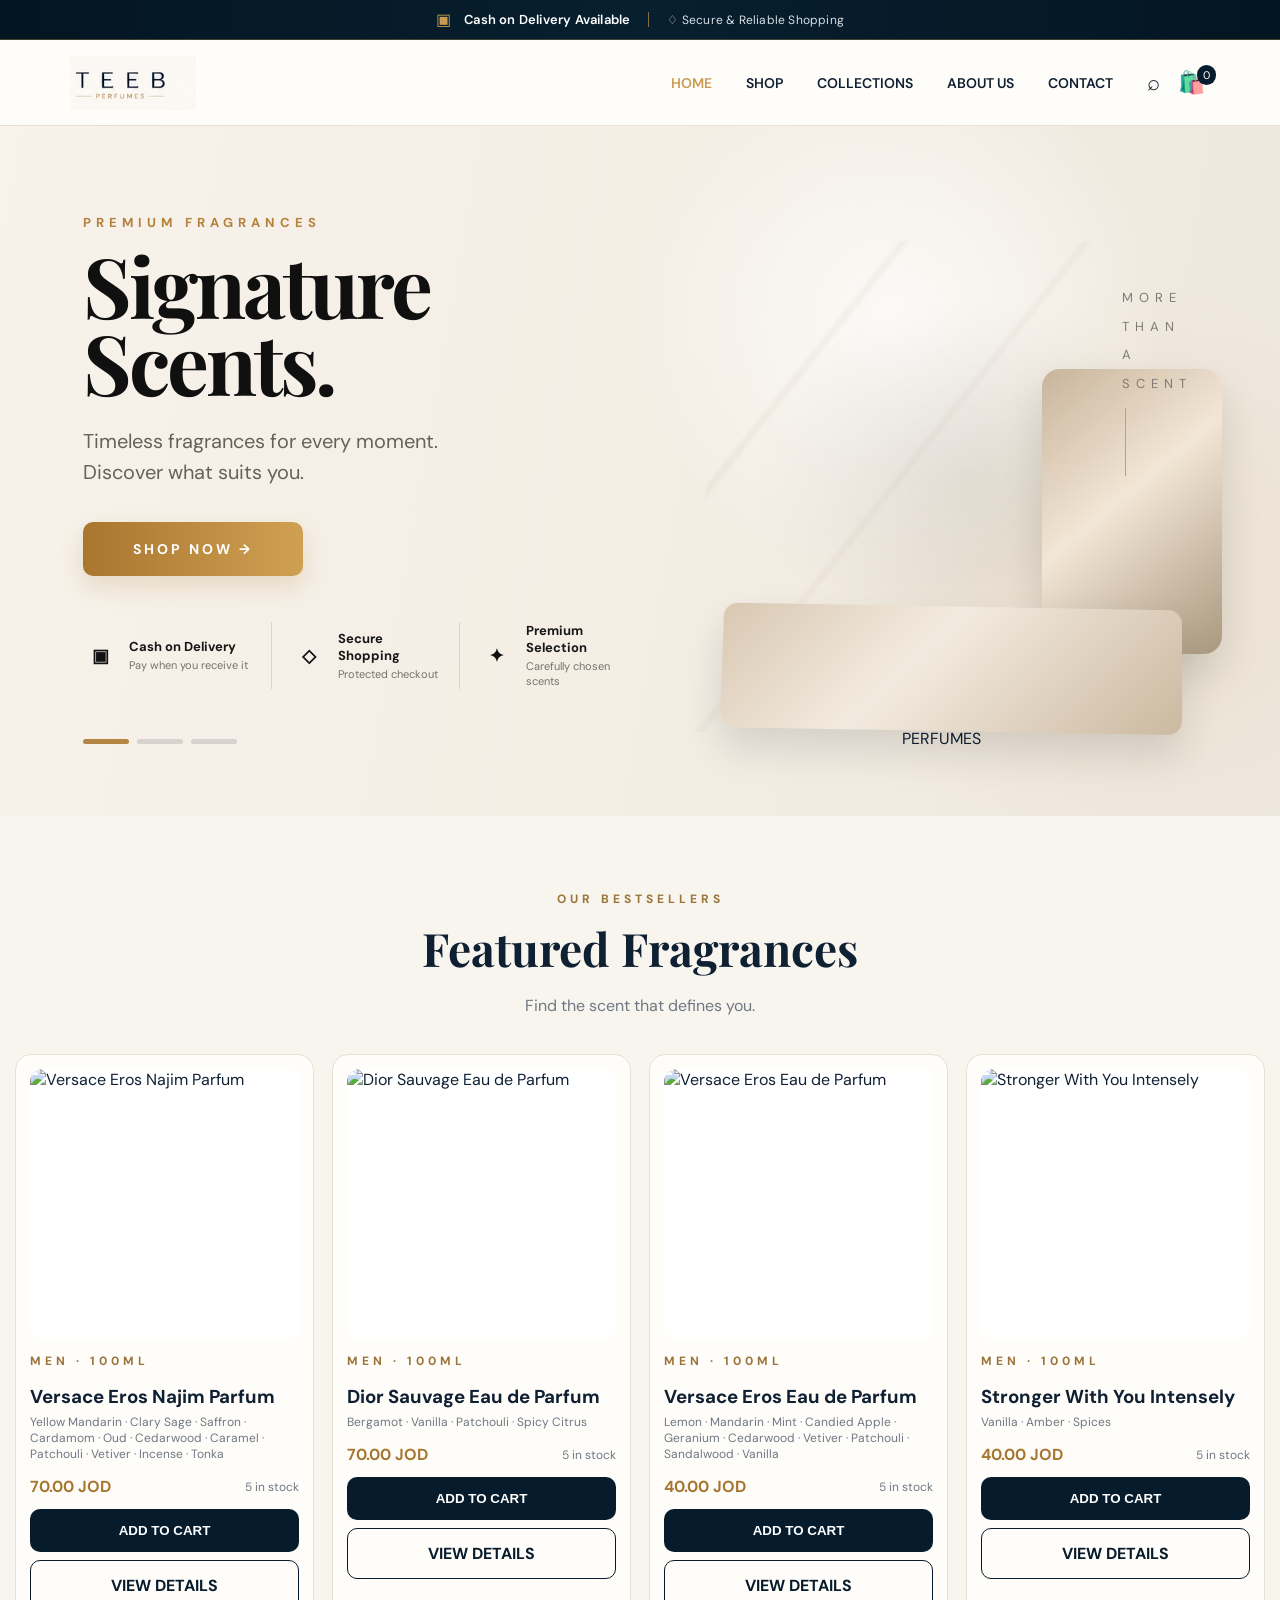
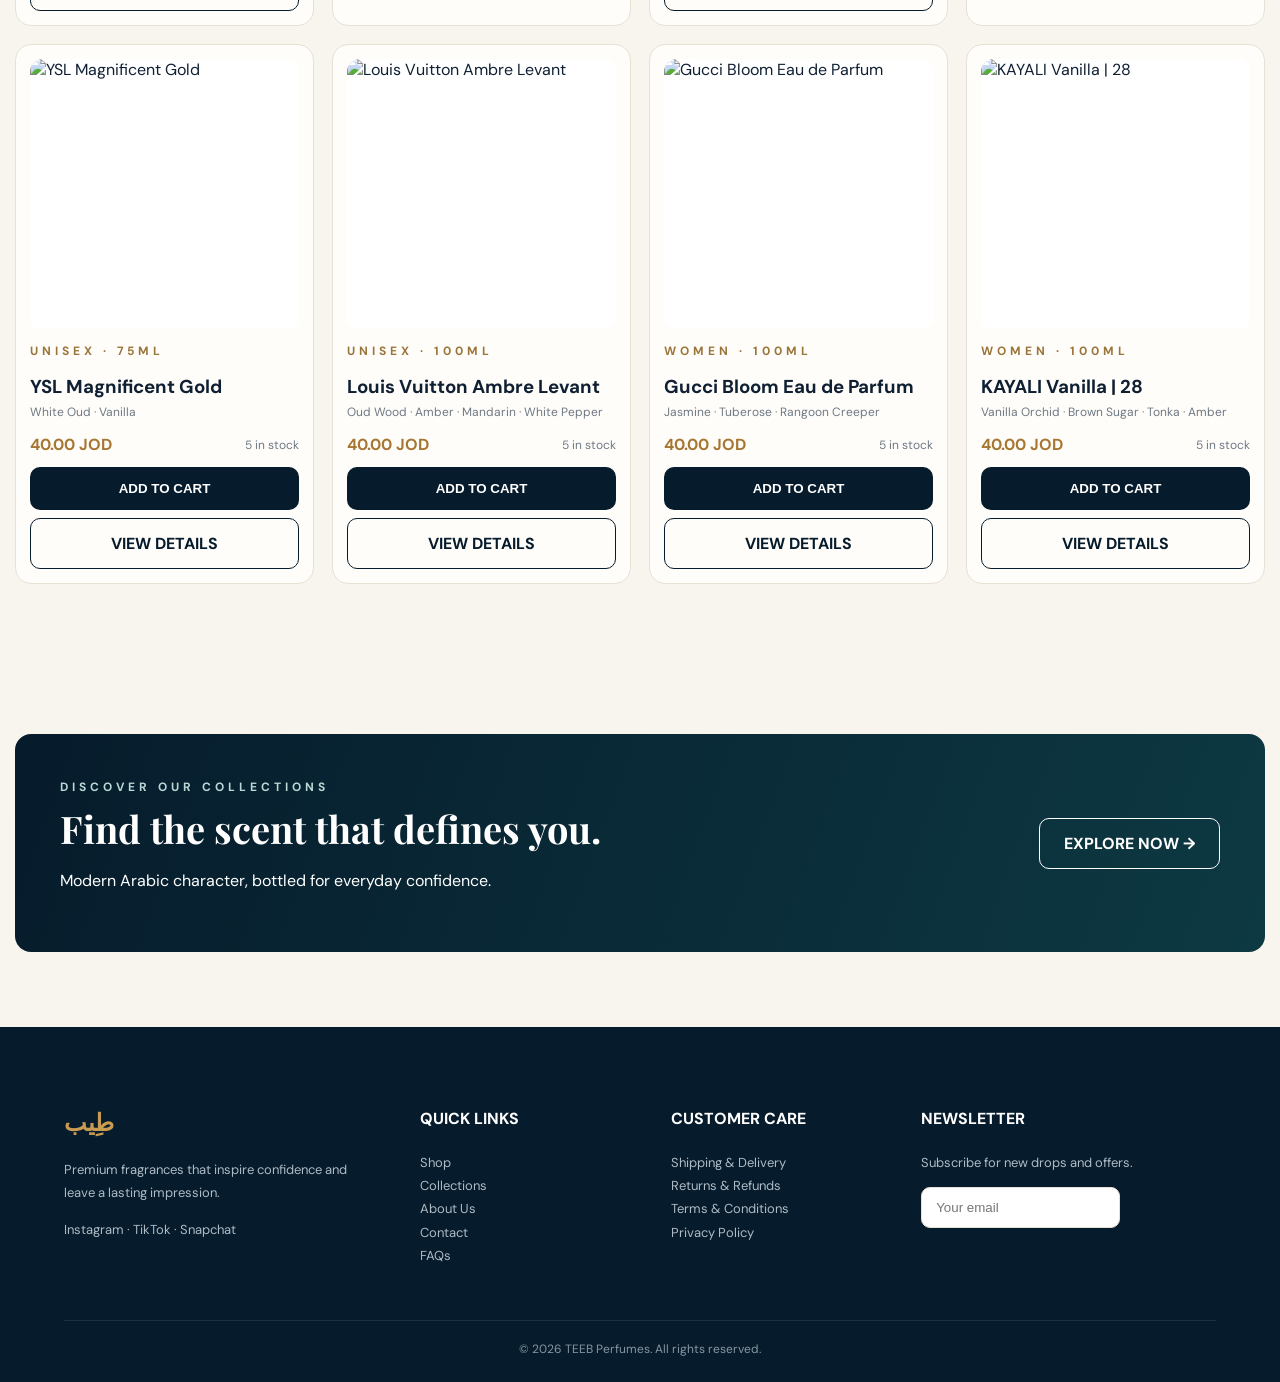
==== commit e2bd5dad: "Build real homepage interface bottle artwork" ====
--- a/index.html
+++ b/index.html
@@ -1 +1 @@
-<!doctype html><html lang="en"><head><meta charset="utf-8"><meta name="viewport" content="width=device-width,initial-scale=1"><title>TEEB Perfumes</title><link rel="stylesheet" href="styles.css"><link rel="stylesheet" href="hero-enhance.css"><script>(function(){const u=new URL(location.href);const recovery=u.searchParams.get('type')==='recovery'||u.searchParams.has('code')||u.searchParams.has('token_hash')||u.hash.includes('access_token=');if(recovery){location.replace('update-password.html'+u.search+u.hash)}})();</script></head><body><div class="topbar"><span class="topbar-icon">▣</span><strong>Cash on Delivery Available</strong><span class="topbar-divider"></span><span class="topbar-secure">♢ Secure &amp; Reliable Shopping</span></div><nav class="nav"><a class="brand" href="index.html"><img src="assets/teeb-mark.png" alt="TEEB Perfumes"></a><div class="navlinks"><a class="active" href="index.html">HOME</a><a href="shop.html">SHOP</a><a href="collections.html">COLLECTIONS</a><a href="about.html">ABOUT US</a><a href="contact.html">CONTACT</a></div><div class="navicons"><a href="shop.html">⌕</a><a href="cart.html" aria-label="Shopping cart">🛍️<span class="cart-badge" id="cartCount">0</span></a></div></nav><main><section class="hero"><div class="hero-copy"><div class="eyebrow">PREMIUM FRAGRANCES</div><h1>Signature<br>Scents.</h1><p>Timeless fragrances for every moment.<br>Discover what suits you.</p><div class="hero-actions"><a class="btn btn-primary" href="shop.html">SHOP NOW →</a></div><div class="hero-trust"><div><b>▣</b><span><strong>Cash on Delivery</strong><small>Pay when you receive it</small></span></div><div><b>◇</b><span><strong>Secure Shopping</strong><small>Protected checkout</small></span></div><div><b>✦</b><span><strong>Premium Selection</strong><small>Carefully chosen scents</small></span></div></div><div class="hero-slides"><span class="active"></span><span></span><span></span></div></div><div class="hero-art"><div class="vertical-copy">MORE<br>THAN<br>A<br>SCENT</div><div class="bottle"><div class="spray"></div></div><div class="stone stone-back"></div><div class="stone stone-front"></div></div></section><section class="section container"><div class="section-head"><div class="eyebrow">Our Bestsellers</div><h2>Featured Fragrances</h2><p>Find the scent that defines you.</p></div><div class="products" id="featured"></div></section><section class="section container"><div class="banner"><div><div class="eyebrow" style="color:#b8d9d6">Discover our collections</div><h2>Find the scent that defines you.</h2><p>Modern Arabic character, bottled for everyday confidence.</p></div><a class="btn btn-outline" style="color:#fff;border-color:#fff" href="collections.html">EXPLORE NOW →</a></div></section></main><footer class="footer"><div class="footer-grid"><div><h2 style="color:#c89b52">طِيب</h2><p>Premium fragrances that inspire confidence and leave a lasting impression.</p><p>Instagram · TikTok · Snapchat</p></div><div><h4>QUICK LINKS</h4><p><a href="shop.html">Shop</a><br><a href="collections.html">Collections</a><br><a href="about.html">About Us</a><br><a href="contact.html">Contact</a><br>FAQs</p></div><div><h4>CUSTOMER CARE</h4><p>Shipping & Delivery<br>Returns & Refunds<br>Terms & Conditions<br>Privacy Policy</p></div><div><h4>NEWSLETTER</h4><p>Subscribe for new drops and offers.</p><input class="search" placeholder="Your email"></div></div><div class="copyright">© 2026 TEEB Perfumes. All rights reserved.</div></footer><script src="catalog.js"></script><script src="app.js"></script></body></html>+<!doctype html><html lang="en"><head><meta charset="utf-8"><meta name="viewport" content="width=device-width,initial-scale=1"><title>TEEB Perfumes</title><link rel="stylesheet" href="styles.css"><link rel="stylesheet" href="hero-enhance.css"><script>(function(){const u=new URL(location.href);const recovery=u.searchParams.get('type')==='recovery'||u.searchParams.has('code')||u.searchParams.has('token_hash')||u.hash.includes('access_token=');if(recovery){location.replace('update-password.html'+u.search+u.hash)}})();</script></head><body><div class="topbar"><span class="topbar-icon">▣</span><strong>Cash on Delivery Available</strong><span class="topbar-divider"></span><span class="topbar-secure">♢ Secure &amp; Reliable Shopping</span></div><nav class="nav"><a class="brand" href="index.html"><img src="assets/teeb-mark.png" alt="TEEB Perfumes"></a><div class="navlinks"><a class="active" href="index.html">HOME</a><a href="shop.html">SHOP</a><a href="collections.html">COLLECTIONS</a><a href="about.html">ABOUT US</a><a href="contact.html">CONTACT</a></div><div class="navicons"><a href="shop.html">⌕</a><a href="cart.html" aria-label="Shopping cart">🛍️<span class="cart-badge" id="cartCount">0</span></a></div></nav><main><section class="hero"><div class="hero-copy"><div class="eyebrow">PREMIUM FRAGRANCES</div><h1>Signature<br>Scents.</h1><p>Timeless fragrances for every moment.<br>Discover what suits you.</p><div class="hero-actions"><a class="btn btn-primary" href="shop.html">SHOP NOW →</a></div><div class="hero-trust"><div><b>▣</b><span><strong>Cash on Delivery</strong><small>Pay when you receive it</small></span></div><div><b>◇</b><span><strong>Secure Shopping</strong><small>Protected checkout</small></span></div><div><b>✦</b><span><strong>Premium Selection</strong><small>Carefully chosen scents</small></span></div></div><div class="hero-slides"><span class="active"></span><span></span><span></span></div></div><div class="hero-art"><div class="vertical-copy">MORE<br>THAN<br>A<br>SCENT</div><div class="stone stone-back"></div><div class="stone stone-front"></div><div class="perfume-bottle"><div class="perfume-cap"></div><div class="perfume-glass"><div class="perfume-highlight"></div><div class="perfume-label"><div class="label-name">TEEB</div><div class="label-rule"></div><div class="label-sub">PERFUMES</div></div></div></div></div></section><section class="section container"><div class="section-head"><div class="eyebrow">Our Bestsellers</div><h2>Featured Fragrances</h2><p>Find the scent that defines you.</p></div><div class="products" id="featured"></div></section><section class="section container"><div class="banner"><div><div class="eyebrow" style="color:#b8d9d6">Discover our collections</div><h2>Find the scent that defines you.</h2><p>Modern Arabic character, bottled for everyday confidence.</p></div><a class="btn btn-outline" style="color:#fff;border-color:#fff" href="collections.html">EXPLORE NOW →</a></div></section></main><footer class="footer"><div class="footer-grid"><div><h2 style="color:#c89b52">طِيب</h2><p>Premium fragrances that inspire confidence and leave a lasting impression.</p><p>Instagram · TikTok · Snapchat</p></div><div><h4>QUICK LINKS</h4><p><a href="shop.html">Shop</a><br><a href="collections.html">Collections</a><br><a href="about.html">About Us</a><br><a href="contact.html">Contact</a><br>FAQs</p></div><div><h4>CUSTOMER CARE</h4><p>Shipping & Delivery<br>Returns & Refunds<br>Terms & Conditions<br>Privacy Policy</p></div><div><h4>NEWSLETTER</h4><p>Subscribe for new drops and offers.</p><input class="search" placeholder="Your email"></div></div><div class="copyright">© 2026 TEEB Perfumes. All rights reserved.</div></footer><script src="catalog.js"></script><script src="app.js"></script></body></html>
--- a/hero-enhance.css
+++ b/hero-enhance.css
@@ -1,6 +1,5 @@
-/* TEEB homepage hero — isolated styling only */
-.hero{min-height:620px;display:grid;grid-template-columns:minmax(0,1fr) minmax(420px,.92fr);align-items:center;gap:40px;padding:72px max(7vw,28px);overflow:hidden;position:relative;background:radial-gradient(circle at 78% 46%,rgba(200,155,82,.16),transparent 24%),radial-gradient(circle at 68% 55%,rgba(59,159,162,.12),transparent 31%),linear-gradient(118deg,#fbf8f2 0%,#f5f0e7 57%,#eee7dc 100%)}
-.hero:before{content:"";position:absolute;inset:0;background:linear-gradient(90deg,transparent 0 53%,rgba(255,255,255,.28) 53.2%,transparent 54%);pointer-events:none}.hero-copy{position:relative;z-index:4;max-width:660px}.hero .eyebrow{font-size:12px;letter-spacing:5px;color:#9b743a}.hero h1{font-family:"Playfair Display",serif;font-size:clamp(56px,5.6vw,82px);line-height:.98;letter-spacing:-2px;margin:20px 0 24px;color:#061b2b}.hero h1 span{color:#b88843;font-style:italic}.hero p{font-size:18px;line-height:1.75;color:#596570;max-width:510px;margin:0}.hero-actions{display:flex;gap:13px;margin-top:31px}.hero-actions .btn{min-width:145px;padding:15px 25px}.hero-trust{display:grid;grid-template-columns:repeat(3,1fr);gap:0;margin-top:48px;padding-top:24px;border-top:1px solid rgba(16,32,51,.12);max-width:650px}.hero-trust>div{display:flex;gap:11px;align-items:flex-start;padding-right:18px}.hero-trust>div+div{border-left:1px solid rgba(16,32,51,.1);padding-left:18px}.hero-trust b{width:30px;height:30px;flex:0 0 30px;border-radius:50%;display:flex;align-items:center;justify-content:center;background:#f1e3cb;color:#9b743a;font-size:13px}.hero-trust span{display:flex;flex-direction:column}.hero-trust strong{font-size:12px;color:#142638;white-space:nowrap}.hero-trust small{font-size:10px;line-height:1.4;color:#7a838c;margin-top:3px}.hero-art{min-height:500px;position:relative;display:flex;align-items:center;justify-content:center;overflow:visible}.hero-art:before{content:"";position:absolute;width:450px;height:450px;border-radius:50%;background:radial-gradient(circle,rgba(200,155,82,.24) 0%,rgba(200,155,82,.09) 37%,transparent 69%);filter:blur(2px);animation:teebGlow 5s ease-in-out infinite}.hero-art:after{content:"TEEB";position:absolute;bottom:28px;right:1%;font-family:"Playfair Display",serif;font-size:104px;letter-spacing:22px;color:rgba(6,27,43,.035);font-weight:600}.hero-art .bottle{width:260px;height:350px;border:1.5px solid #c89b52;border-radius:38px 38px 54px 54px;background:linear-gradient(132deg,#17485a 0%,#0a2b3b 42%,#051724 100%);box-shadow:0 42px 70px rgba(6,27,43,.27),inset 18px 0 34px rgba(255,255,255,.07),inset -20px -22px 40px rgba(0,0,0,.27);position:relative;z-index:3;transform:perspective(900px) rotateY(-5deg);animation:teebFloat 4.5s ease-in-out infinite}.hero-art .bottle:before{content:"";position:absolute;width:88px;height:64px;top:-64px;left:calc(50% - 44px);border:1.5px solid #c89b52;border-bottom:0;border-radius:11px 11px 0 0;background:linear-gradient(90deg,#0a1b26 0%,#6f522c 22%,#d3a452 50%,#72532c 77%,#0a1b26 100%)}.hero-art .bottle:after{content:"TEEB PERFUMES";white-space:nowrap;text-align:center;font-family:"Playfair Display",serif;font-weight:600;font-size:19px;letter-spacing:2px;color:#e2b96e;position:absolute;left:28px;right:28px;top:129px;padding:20px 3px;border:1px solid rgba(226,185,110,.65);border-radius:8px;background:linear-gradient(180deg,rgba(255,255,255,.055),rgba(0,0,0,.13));text-shadow:0 2px 8px rgba(0,0,0,.35)}.hero-art .bottle .spray{position:absolute;right:-145px;top:55px;width:155px;height:100px;background:radial-gradient(circle,rgba(200,155,82,.72) 1px,transparent 2px);background-size:15px 15px;opacity:.27;transform:rotate(-10deg)}.hero-shadow{position:absolute;z-index:1;bottom:55px;width:285px;height:38px;border-radius:50%;background:rgba(6,27,43,.16);filter:blur(13px)}.hero-orbit{position:absolute;border:1px solid rgba(200,155,82,.18);border-radius:50%;z-index:1}.hero-orbit-one{width:390px;height:390px;transform:rotate(22deg)}.hero-orbit-two{width:470px;height:300px;transform:rotate(-20deg);border-color:rgba(59,159,162,.13)}
-@keyframes teebFloat{0%,100%{transform:perspective(900px) rotateY(-5deg) translateY(0)}50%{transform:perspective(900px) rotateY(-5deg) translateY(-9px)}}@keyframes teebGlow{0%,100%{transform:scale(1);opacity:.82}50%{transform:scale(1.07);opacity:1}}
-@media(max-width:900px){.hero{grid-template-columns:1fr;min-height:auto;padding:65px 28px}.hero-art{display:flex;min-height:430px}.hero-copy{max-width:720px}.hero-trust{max-width:700px}}
-@media(max-width:600px){.hero{padding:52px 20px 38px;gap:15px}.hero h1{font-size:48px;letter-spacing:-1px}.hero p{font-size:16px}.hero-actions{flex-wrap:wrap}.hero-trust{grid-template-columns:1fr;gap:13px;margin-top:34px}.hero-trust>div+div{border-left:0;padding-left:0}.hero-art{min-height:390px;transform:scale(.86);margin:-15px -25px}.hero-art .bottle{animation:none}.hero-art:after{font-size:65px;right:0;bottom:22px}}
+/* TEEB homepage hero — reference-matched and isolated */
+.hero{min-height:690px;display:grid;grid-template-columns:minmax(0,1.05fr) minmax(460px,.95fr);align-items:center;gap:40px;padding:74px max(6.5vw,30px) 58px;overflow:hidden;position:relative;background:linear-gradient(100deg,#f7f2ea 0%,#f4eee5 48%,#eee7dd 100%)}
+.hero:before{content:"";position:absolute;inset:0;background:radial-gradient(circle at 70% 28%,rgba(255,255,255,.75),transparent 26%),radial-gradient(circle at 87% 64%,rgba(200,155,82,.12),transparent 24%);pointer-events:none}.hero-copy{position:relative;z-index:4;max-width:650px}.hero .eyebrow{font-size:13px;letter-spacing:5px;color:#b5823b;margin-bottom:16px}.hero h1{font-family:"Playfair Display",serif;font-size:clamp(68px,6.5vw,98px);line-height:.92;letter-spacing:-3px;margin:0 0 26px;color:#101010}.hero p{font-size:20px;line-height:1.55;color:#66615b;max-width:560px;margin:0}.hero-actions{display:flex;margin-top:34px}.hero-actions .btn{min-width:220px;padding:18px 32px;border-radius:10px;background:linear-gradient(90deg,#a9762f,#d0a052);color:#fff;letter-spacing:3px;font-size:14px;box-shadow:0 10px 24px rgba(169,118,47,.2)}.hero-actions .btn:hover{transform:translateY(-2px)}.hero-trust{display:grid;grid-template-columns:repeat(3,1fr);gap:0;margin-top:46px;max-width:700px}.hero-trust>div{display:flex;gap:12px;align-items:center;padding-right:20px}.hero-trust>div+div{border-left:1px solid rgba(20,20,20,.12);padding-left:20px}.hero-trust b{width:34px;height:34px;flex:0 0 34px;display:flex;align-items:center;justify-content:center;color:#111;font-size:18px}.hero-trust span{display:flex;flex-direction:column}.hero-trust strong{font-size:13px;color:#171717}.hero-trust small{font-size:11px;line-height:1.35;color:#77716a;margin-top:3px}.hero-slides{display:flex;gap:8px;margin-top:50px}.hero-slides span{display:block;width:46px;height:5px;border-radius:99px;background:#d7d3ce}.hero-slides .active{background:#b48643}.hero-art{min-height:540px;position:relative;display:flex;align-items:flex-end;justify-content:center;overflow:visible}.hero-art:before{content:"";position:absolute;inset:10% 7% 11% 4%;background:radial-gradient(ellipse at 58% 50%,rgba(0,0,0,.07),transparent 58%);filter:blur(12px)}.hero-art:after{content:"";position:absolute;inset:6% 2% 3% 4%;background:linear-gradient(120deg,transparent 18%,rgba(140,120,100,.08) 19%,transparent 20%,transparent 42%,rgba(140,120,100,.06) 43%,transparent 44%);transform:skewX(-12deg);pointer-events:none}.hero-art .bottle{width:315px;height:410px;border:1.5px solid #8f692e;border-radius:24px 24px 34px 34px;background:linear-gradient(135deg,#141414 0%,#070707 52%,#17110b 100%);box-shadow:0 45px 60px rgba(0,0,0,.25),inset 16px 0 30px rgba(255,255,255,.05),inset -18px -22px 35px rgba(0,0,0,.4);position:relative;z-index:4;transform:translateY(-36px)}.hero-art .bottle:before{content:"";position:absolute;width:125px;height:105px;top:-105px;left:calc(50% - 62.5px);border-radius:5px 5px 2px 2px;background:linear-gradient(90deg,#6f4d20 0%,#d5a552 34%,#f0c36f 50%,#b57e32 70%,#5a3c18 100%);box-shadow:inset 12px 0 16px rgba(255,255,255,.12),inset -10px 0 16px rgba(0,0,0,.18)}.hero-art .bottle:after{content:"TEEB\A PERFUMES";white-space:pre;text-align:center;font-family:"Playfair Display",serif;font-weight:600;font-size:28px;letter-spacing:6px;line-height:1.45;color:#d4a557;position:absolute;left:42px;right:42px;top:155px;padding:24px 7px;border:1px solid rgba(212,165,87,.75);background:rgba(0,0,0,.18)}.hero-art .bottle .spray{display:none}.stone{position:absolute;z-index:2;background:linear-gradient(135deg,#d8c8b2,#f3eadf 42%,#cbb9a0);box-shadow:0 20px 40px rgba(0,0,0,.12);border-radius:14px}.stone-front{width:460px;height:125px;bottom:18px;right:3%;transform:perspective(900px) rotateX(4deg) rotateZ(1deg)}.stone-back{width:180px;height:285px;right:-25px;bottom:95px;border-radius:18px;background:linear-gradient(140deg,#c8b49b,#f2e6d6 45%,#aa987f)}.vertical-copy{position:absolute;right:1%;top:75px;z-index:5;color:#7f7b75;font-size:13px;line-height:2.2;letter-spacing:6px;text-align:left}.vertical-copy:after{content:"";display:block;width:1px;height:68px;background:#aaa49d;margin-top:10px;margin-left:3px}
+@media(max-width:950px){.hero{grid-template-columns:1fr;min-height:auto;padding:64px 28px}.hero-copy{max-width:760px}.hero-art{min-height:520px}.hero h1{font-size:72px}.vertical-copy{right:6%}}
+@media(max-width:600px){.hero{padding:50px 20px 34px;gap:18px}.hero h1{font-size:54px;letter-spacing:-1px}.hero p{font-size:17px}.hero-actions .btn{min-width:190px}.hero-trust{grid-template-columns:1fr;gap:14px}.hero-trust>div+div{border-left:0;padding-left:0}.hero-art{min-height:430px;transform:scale(.8);margin:-20px -45px}.stone-front{width:400px}.vertical-copy{display:none}.hero-slides{margin-top:32px}}
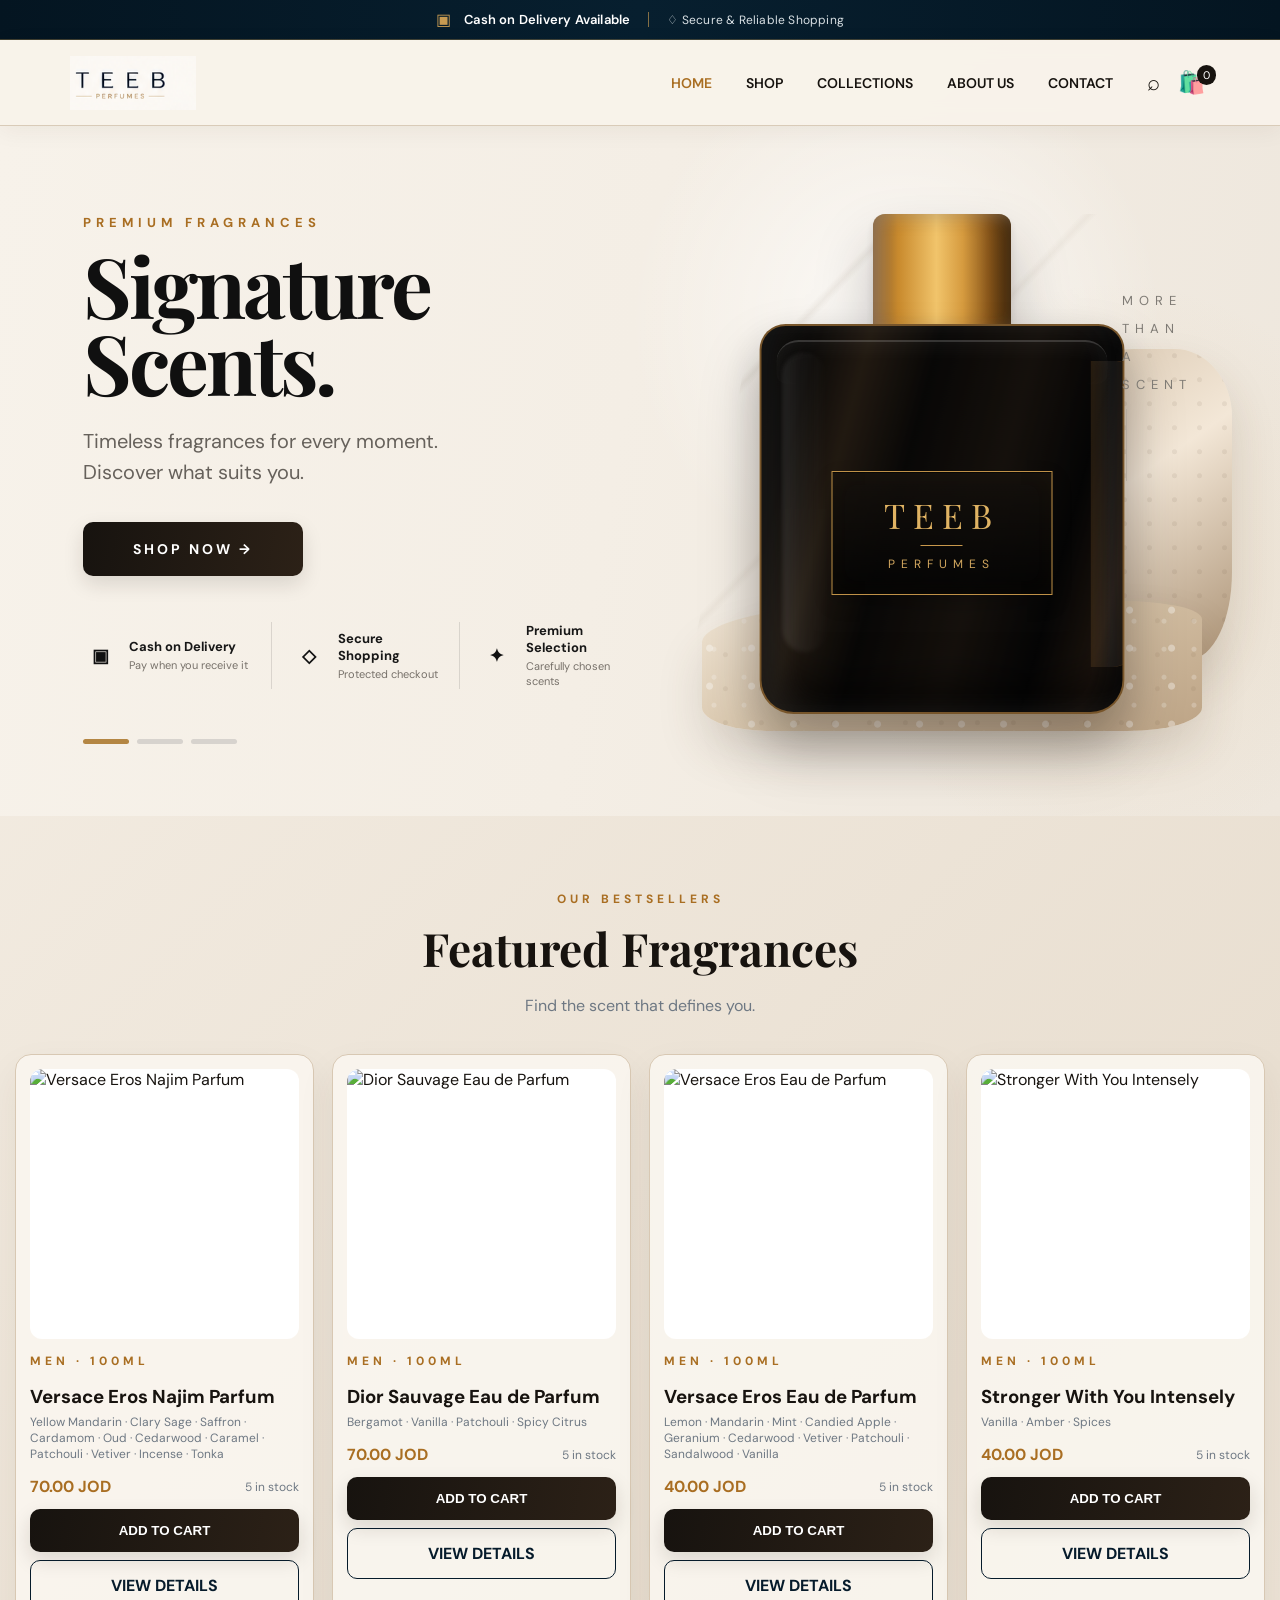
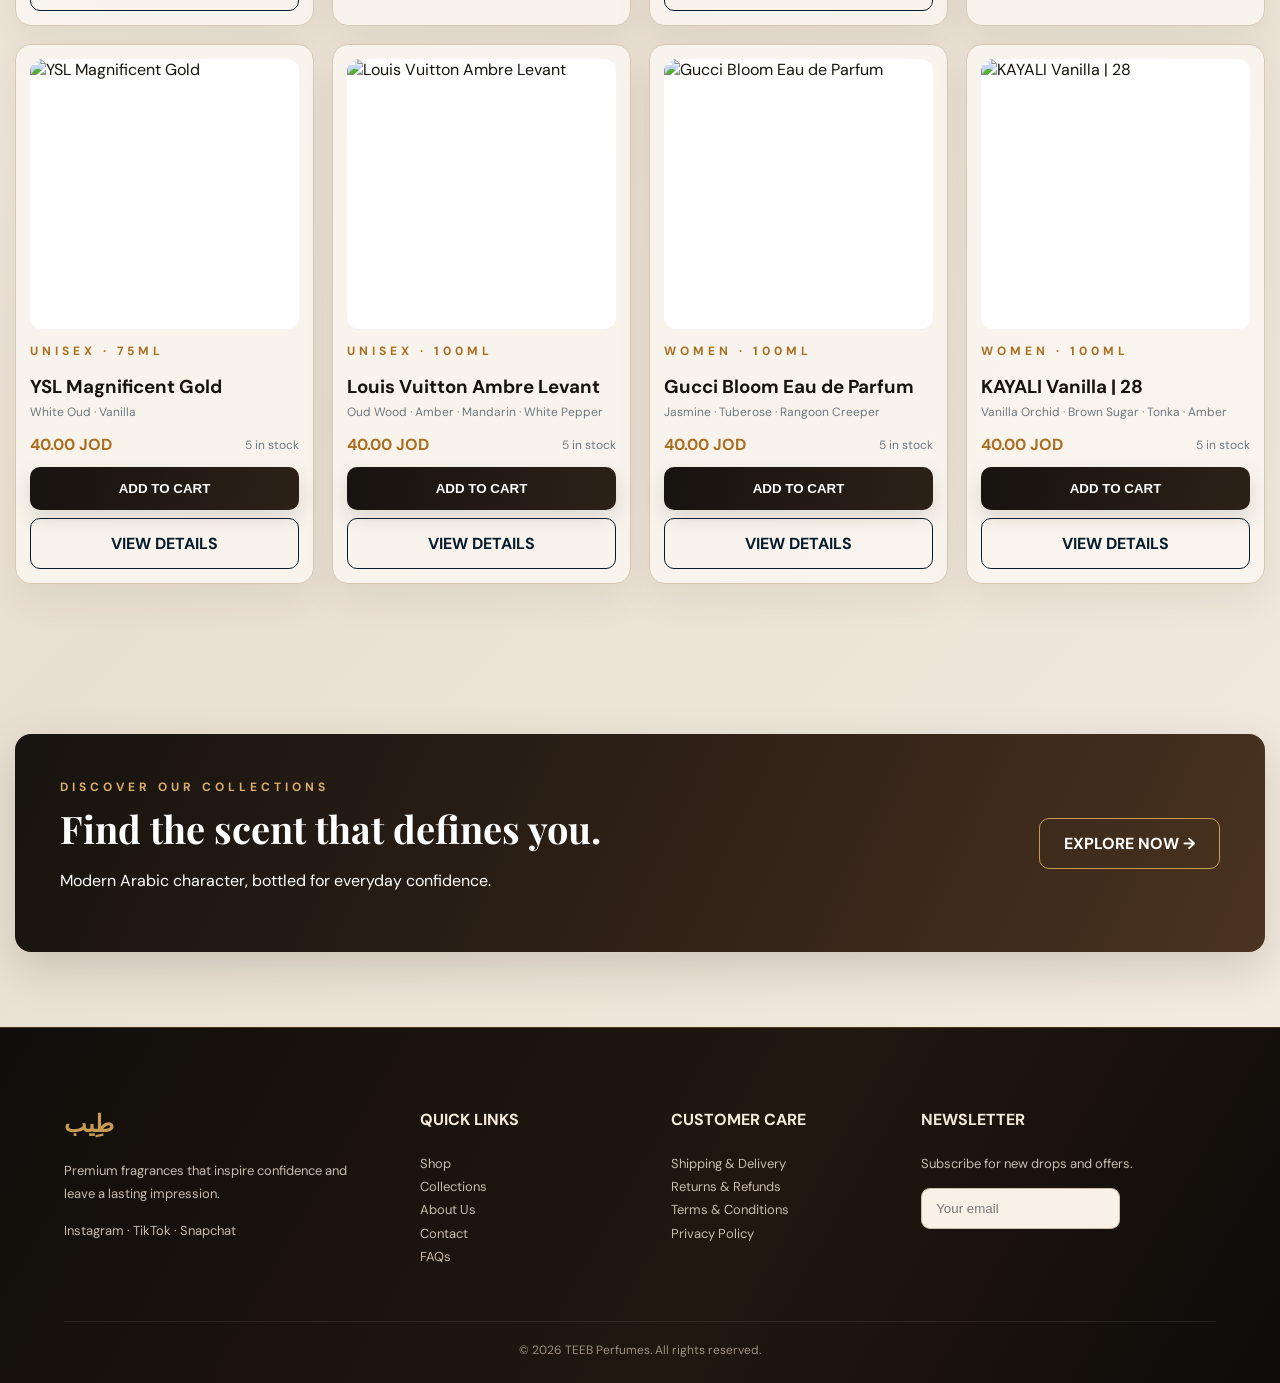
==== commit a4bc9cbe: "Apply luxury theme to homepage" ====
--- a/index.html
+++ b/index.html
@@ -1 +1 @@
-<!doctype html><html lang="en"><head><meta charset="utf-8"><meta name="viewport" content="width=device-width,initial-scale=1"><title>TEEB Perfumes</title><link rel="stylesheet" href="styles.css"><link rel="stylesheet" href="hero-enhance.css"><script>(function(){const u=new URL(location.href);const recovery=u.searchParams.get('type')==='recovery'||u.searchParams.has('code')||u.searchParams.has('token_hash')||u.hash.includes('access_token=');if(recovery){location.replace('update-password.html'+u.search+u.hash)}})();</script></head><body><div class="topbar"><span class="topbar-icon">▣</span><strong>Cash on Delivery Available</strong><span class="topbar-divider"></span><span class="topbar-secure">♢ Secure &amp; Reliable Shopping</span></div><nav class="nav"><a class="brand" href="index.html"><img src="assets/teeb-mark.png" alt="TEEB Perfumes"></a><div class="navlinks"><a class="active" href="index.html">HOME</a><a href="shop.html">SHOP</a><a href="collections.html">COLLECTIONS</a><a href="about.html">ABOUT US</a><a href="contact.html">CONTACT</a></div><div class="navicons"><a href="shop.html">⌕</a><a href="cart.html" aria-label="Shopping cart">🛍️<span class="cart-badge" id="cartCount">0</span></a></div></nav><main><section class="hero"><div class="hero-copy"><div class="eyebrow">PREMIUM FRAGRANCES</div><h1>Signature<br>Scents.</h1><p>Timeless fragrances for every moment.<br>Discover what suits you.</p><div class="hero-actions"><a class="btn btn-primary" href="shop.html">SHOP NOW →</a></div><div class="hero-trust"><div><b>▣</b><span><strong>Cash on Delivery</strong><small>Pay when you receive it</small></span></div><div><b>◇</b><span><strong>Secure Shopping</strong><small>Protected checkout</small></span></div><div><b>✦</b><span><strong>Premium Selection</strong><small>Carefully chosen scents</small></span></div></div><div class="hero-slides"><span class="active"></span><span></span><span></span></div></div><div class="hero-art"><div class="vertical-copy">MORE<br>THAN<br>A<br>SCENT</div><div class="stone stone-back"></div><div class="stone stone-front"></div><div class="perfume-bottle"><div class="perfume-cap"></div><div class="perfume-glass"><div class="perfume-highlight"></div><div class="perfume-label"><div class="label-name">TEEB</div><div class="label-rule"></div><div class="label-sub">PERFUMES</div></div></div></div></div></section><section class="section container"><div class="section-head"><div class="eyebrow">Our Bestsellers</div><h2>Featured Fragrances</h2><p>Find the scent that defines you.</p></div><div class="products" id="featured"></div></section><section class="section container"><div class="banner"><div><div class="eyebrow" style="color:#b8d9d6">Discover our collections</div><h2>Find the scent that defines you.</h2><p>Modern Arabic character, bottled for everyday confidence.</p></div><a class="btn btn-outline" style="color:#fff;border-color:#fff" href="collections.html">EXPLORE NOW →</a></div></section></main><footer class="footer"><div class="footer-grid"><div><h2 style="color:#c89b52">طِيب</h2><p>Premium fragrances that inspire confidence and leave a lasting impression.</p><p>Instagram · TikTok · Snapchat</p></div><div><h4>QUICK LINKS</h4><p><a href="shop.html">Shop</a><br><a href="collections.html">Collections</a><br><a href="about.html">About Us</a><br><a href="contact.html">Contact</a><br>FAQs</p></div><div><h4>CUSTOMER CARE</h4><p>Shipping & Delivery<br>Returns & Refunds<br>Terms & Conditions<br>Privacy Policy</p></div><div><h4>NEWSLETTER</h4><p>Subscribe for new drops and offers.</p><input class="search" placeholder="Your email"></div></div><div class="copyright">© 2026 TEEB Perfumes. All rights reserved.</div></footer><script src="catalog.js"></script><script src="app.js"></script></body></html>+<!doctype html><html lang="en"><head><meta charset="utf-8"><meta name="viewport" content="width=device-width,initial-scale=1"><title>TEEB Perfumes</title><link rel="stylesheet" href="styles.css"><link rel="stylesheet" href="hero-enhance.css"><link rel="stylesheet" href="luxury-theme.css"><script>(function(){const u=new URL(location.href);const recovery=u.searchParams.get('type')==='recovery'||u.searchParams.has('code')||u.searchParams.has('token_hash')||u.hash.includes('access_token=');if(recovery){location.replace('update-password.html'+u.search+u.hash)}})();</script></head><body><div class="topbar"><span class="topbar-icon">▣</span><strong>Cash on Delivery Available</strong><span class="topbar-divider"></span><span class="topbar-secure">♢ Secure &amp; Reliable Shopping</span></div><nav class="nav"><a class="brand" href="index.html"><img src="assets/teeb-mark.png" alt="TEEB Perfumes"></a><div class="navlinks"><a class="active" href="index.html">HOME</a><a href="shop.html">SHOP</a><a href="collections.html">COLLECTIONS</a><a href="about.html">ABOUT US</a><a href="contact.html">CONTACT</a></div><div class="navicons"><a href="shop.html">⌕</a><a href="cart.html" aria-label="Shopping cart">🛍️<span class="cart-badge" id="cartCount">0</span></a></div></nav><main><section class="hero"><div class="hero-copy"><div class="eyebrow">PREMIUM FRAGRANCES</div><h1>Signature<br>Scents.</h1><p>Timeless fragrances for every moment.<br>Discover what suits you.</p><div class="hero-actions"><a class="btn btn-primary" href="shop.html">SHOP NOW →</a></div><div class="hero-trust"><div><b>▣</b><span><strong>Cash on Delivery</strong><small>Pay when you receive it</small></span></div><div><b>◇</b><span><strong>Secure Shopping</strong><small>Protected checkout</small></span></div><div><b>✦</b><span><strong>Premium Selection</strong><small>Carefully chosen scents</small></span></div></div><div class="hero-slides"><span class="active"></span><span></span><span></span></div></div><div class="hero-art"><div class="vertical-copy">MORE<br>THAN<br>A<br>SCENT</div><div class="stone stone-back"></div><div class="stone stone-front"></div><div class="perfume-bottle"><div class="perfume-cap"></div><div class="perfume-glass"><div class="perfume-highlight"></div><div class="perfume-label"><div class="label-name">TEEB</div><div class="label-rule"></div><div class="label-sub">PERFUMES</div></div></div></div></div></section><section class="section container"><div class="section-head"><div class="eyebrow">Our Bestsellers</div><h2>Featured Fragrances</h2><p>Find the scent that defines you.</p></div><div class="products" id="featured"></div></section><section class="section container"><div class="banner"><div><div class="eyebrow" style="color:#d7ad6c">Discover our collections</div><h2>Find the scent that defines you.</h2><p>Modern Arabic character, bottled for everyday confidence.</p></div><a class="btn btn-outline" style="color:#fff;border-color:#c89b52" href="collections.html">EXPLORE NOW →</a></div></section></main><footer class="footer"><div class="footer-grid"><div><h2 style="color:#c89b52">طِيب</h2><p>Premium fragrances that inspire confidence and leave a lasting impression.</p><p>Instagram · TikTok · Snapchat</p></div><div><h4>QUICK LINKS</h4><p><a href="shop.html">Shop</a><br><a href="collections.html">Collections</a><br><a href="about.html">About Us</a><br><a href="contact.html">Contact</a><br>FAQs</p></div><div><h4>CUSTOMER CARE</h4><p>Shipping & Delivery<br>Returns & Refunds<br>Terms & Conditions<br>Privacy Policy</p></div><div><h4>NEWSLETTER</h4><p>Subscribe for new drops and offers.</p><input class="search" placeholder="Your email"></div></div><div class="copyright">© 2026 TEEB Perfumes. All rights reserved.</div></footer><script src="catalog.js"></script><script src="app.js"></script></body></html>
--- a/hero-enhance.css
+++ b/hero-enhance.css
@@ -1,5 +1,9 @@
-/* TEEB homepage hero — reference-matched and isolated */
+/* TEEB homepage hero — actual website interface */
 .hero{min-height:690px;display:grid;grid-template-columns:minmax(0,1.05fr) minmax(460px,.95fr);align-items:center;gap:40px;padding:74px max(6.5vw,30px) 58px;overflow:hidden;position:relative;background:linear-gradient(100deg,#f7f2ea 0%,#f4eee5 48%,#eee7dd 100%)}
-.hero:before{content:"";position:absolute;inset:0;background:radial-gradient(circle at 70% 28%,rgba(255,255,255,.75),transparent 26%),radial-gradient(circle at 87% 64%,rgba(200,155,82,.12),transparent 24%);pointer-events:none}.hero-copy{position:relative;z-index:4;max-width:650px}.hero .eyebrow{font-size:13px;letter-spacing:5px;color:#b5823b;margin-bottom:16px}.hero h1{font-family:"Playfair Display",serif;font-size:clamp(68px,6.5vw,98px);line-height:.92;letter-spacing:-3px;margin:0 0 26px;color:#101010}.hero p{font-size:20px;line-height:1.55;color:#66615b;max-width:560px;margin:0}.hero-actions{display:flex;margin-top:34px}.hero-actions .btn{min-width:220px;padding:18px 32px;border-radius:10px;background:linear-gradient(90deg,#a9762f,#d0a052);color:#fff;letter-spacing:3px;font-size:14px;box-shadow:0 10px 24px rgba(169,118,47,.2)}.hero-actions .btn:hover{transform:translateY(-2px)}.hero-trust{display:grid;grid-template-columns:repeat(3,1fr);gap:0;margin-top:46px;max-width:700px}.hero-trust>div{display:flex;gap:12px;align-items:center;padding-right:20px}.hero-trust>div+div{border-left:1px solid rgba(20,20,20,.12);padding-left:20px}.hero-trust b{width:34px;height:34px;flex:0 0 34px;display:flex;align-items:center;justify-content:center;color:#111;font-size:18px}.hero-trust span{display:flex;flex-direction:column}.hero-trust strong{font-size:13px;color:#171717}.hero-trust small{font-size:11px;line-height:1.35;color:#77716a;margin-top:3px}.hero-slides{display:flex;gap:8px;margin-top:50px}.hero-slides span{display:block;width:46px;height:5px;border-radius:99px;background:#d7d3ce}.hero-slides .active{background:#b48643}.hero-art{min-height:540px;position:relative;display:flex;align-items:flex-end;justify-content:center;overflow:visible}.hero-art:before{content:"";position:absolute;inset:10% 7% 11% 4%;background:radial-gradient(ellipse at 58% 50%,rgba(0,0,0,.07),transparent 58%);filter:blur(12px)}.hero-art:after{content:"";position:absolute;inset:6% 2% 3% 4%;background:linear-gradient(120deg,transparent 18%,rgba(140,120,100,.08) 19%,transparent 20%,transparent 42%,rgba(140,120,100,.06) 43%,transparent 44%);transform:skewX(-12deg);pointer-events:none}.hero-art .bottle{width:315px;height:410px;border:1.5px solid #8f692e;border-radius:24px 24px 34px 34px;background:linear-gradient(135deg,#141414 0%,#070707 52%,#17110b 100%);box-shadow:0 45px 60px rgba(0,0,0,.25),inset 16px 0 30px rgba(255,255,255,.05),inset -18px -22px 35px rgba(0,0,0,.4);position:relative;z-index:4;transform:translateY(-36px)}.hero-art .bottle:before{content:"";position:absolute;width:125px;height:105px;top:-105px;left:calc(50% - 62.5px);border-radius:5px 5px 2px 2px;background:linear-gradient(90deg,#6f4d20 0%,#d5a552 34%,#f0c36f 50%,#b57e32 70%,#5a3c18 100%);box-shadow:inset 12px 0 16px rgba(255,255,255,.12),inset -10px 0 16px rgba(0,0,0,.18)}.hero-art .bottle:after{content:"TEEB\A PERFUMES";white-space:pre;text-align:center;font-family:"Playfair Display",serif;font-weight:600;font-size:28px;letter-spacing:6px;line-height:1.45;color:#d4a557;position:absolute;left:42px;right:42px;top:155px;padding:24px 7px;border:1px solid rgba(212,165,87,.75);background:rgba(0,0,0,.18)}.hero-art .bottle .spray{display:none}.stone{position:absolute;z-index:2;background:linear-gradient(135deg,#d8c8b2,#f3eadf 42%,#cbb9a0);box-shadow:0 20px 40px rgba(0,0,0,.12);border-radius:14px}.stone-front{width:460px;height:125px;bottom:18px;right:3%;transform:perspective(900px) rotateX(4deg) rotateZ(1deg)}.stone-back{width:180px;height:285px;right:-25px;bottom:95px;border-radius:18px;background:linear-gradient(140deg,#c8b49b,#f2e6d6 45%,#aa987f)}.vertical-copy{position:absolute;right:1%;top:75px;z-index:5;color:#7f7b75;font-size:13px;line-height:2.2;letter-spacing:6px;text-align:left}.vertical-copy:after{content:"";display:block;width:1px;height:68px;background:#aaa49d;margin-top:10px;margin-left:3px}
-@media(max-width:950px){.hero{grid-template-columns:1fr;min-height:auto;padding:64px 28px}.hero-copy{max-width:760px}.hero-art{min-height:520px}.hero h1{font-size:72px}.vertical-copy{right:6%}}
-@media(max-width:600px){.hero{padding:50px 20px 34px;gap:18px}.hero h1{font-size:54px;letter-spacing:-1px}.hero p{font-size:17px}.hero-actions .btn{min-width:190px}.hero-trust{grid-template-columns:1fr;gap:14px}.hero-trust>div+div{border-left:0;padding-left:0}.hero-art{min-height:430px;transform:scale(.8);margin:-20px -45px}.stone-front{width:400px}.vertical-copy{display:none}.hero-slides{margin-top:32px}}
+.hero:before{content:"";position:absolute;inset:0;background:radial-gradient(circle at 70% 28%,rgba(255,255,255,.75),transparent 26%),radial-gradient(circle at 87% 64%,rgba(200,155,82,.12),transparent 24%);pointer-events:none}.hero-copy{position:relative;z-index:4;max-width:650px}.hero .eyebrow{font-size:13px;letter-spacing:5px;color:#b5823b;margin-bottom:16px}.hero h1{font-family:"Playfair Display",serif;font-size:clamp(68px,6.5vw,98px);line-height:.92;letter-spacing:-3px;margin:0 0 26px;color:#101010}.hero p{font-size:20px;line-height:1.55;color:#66615b;max-width:560px;margin:0}.hero-actions{display:flex;margin-top:34px}.hero-actions .btn{min-width:220px;padding:18px 32px;border-radius:10px;background:linear-gradient(90deg,#a9762f,#d0a052);color:#fff;letter-spacing:3px;font-size:14px;box-shadow:0 10px 24px rgba(169,118,47,.2)}.hero-actions .btn:hover{transform:translateY(-2px)}.hero-trust{display:grid;grid-template-columns:repeat(3,1fr);gap:0;margin-top:46px;max-width:700px}.hero-trust>div{display:flex;gap:12px;align-items:center;padding-right:20px}.hero-trust>div+div{border-left:1px solid rgba(20,20,20,.12);padding-left:20px}.hero-trust b{width:34px;height:34px;flex:0 0 34px;display:flex;align-items:center;justify-content:center;color:#111;font-size:18px}.hero-trust span{display:flex;flex-direction:column}.hero-trust strong{font-size:13px;color:#171717}.hero-trust small{font-size:11px;line-height:1.35;color:#77716a;margin-top:3px}.hero-slides{display:flex;gap:8px;margin-top:50px}.hero-slides span{display:block;width:46px;height:5px;border-radius:99px;background:#d7d3ce}.hero-slides .active{background:#b48643}
+.hero-art{min-height:540px;position:relative;display:flex;align-items:flex-end;justify-content:center;overflow:visible}.hero-art:before{content:"";position:absolute;left:8%;right:2%;top:1%;bottom:9%;background:linear-gradient(128deg,transparent 15%,rgba(121,100,75,.075) 16%,transparent 17%,transparent 37%,rgba(121,100,75,.055) 38%,transparent 39%);transform:skewX(-10deg);pointer-events:none}.hero-art:after{content:"";position:absolute;width:380px;height:68px;bottom:58px;background:rgba(29,20,13,.15);filter:blur(22px);border-radius:50%;z-index:1}.vertical-copy{position:absolute;right:1%;top:78px;z-index:6;color:#7f7b75;font-size:13px;line-height:2.15;letter-spacing:6px;text-align:left}.vertical-copy:after{content:"";display:block;width:1px;height:72px;background:#b4aa9e;margin-top:10px;margin-left:4px}
+.stone{position:absolute;z-index:2;box-shadow:0 24px 45px rgba(82,61,42,.15)}.stone-front{width:500px;height:130px;bottom:18px;right:-1%;border-radius:42% 16% 15% 14%/32% 14% 18% 18%;background:linear-gradient(155deg,#f0e5d5 0%,#d8c5aa 45%,#bda486 100%)}.stone-front:before{content:"";position:absolute;inset:0;border-radius:inherit;background:radial-gradient(circle at 18% 24%,rgba(255,255,255,.55) 0 3px,transparent 4px),radial-gradient(circle at 65% 58%,rgba(95,70,45,.11) 0 2px,transparent 3px),radial-gradient(circle at 40% 72%,rgba(255,255,255,.35) 0 2px,transparent 3px);background-size:42px 38px,36px 34px,30px 28px;opacity:.65}.stone-back{width:190px;height:310px;right:-35px;bottom:90px;border-radius:48% 30% 22% 18%/30% 22% 28% 25%;background:linear-gradient(145deg,#d8c6af 0%,#f3e7d7 44%,#ab9275 100%)}.stone-back:after{content:"";position:absolute;inset:0;border-radius:inherit;background:radial-gradient(circle at 30% 28%,rgba(91,70,51,.12) 0 2px,transparent 3px);background-size:25px 24px;opacity:.7}
+.perfume-bottle{position:relative;z-index:5;width:365px;height:500px;margin-bottom:35px;filter:drop-shadow(0 32px 28px rgba(20,13,8,.24))}.perfume-cap{position:absolute;top:0;left:50%;transform:translateX(-50%);width:138px;height:120px;border-radius:12px 12px 10px 10px;background:linear-gradient(90deg,#704516 0%,#c8892c 18%,#f1c46b 46%,#d69b3f 65%,#8b581b 84%,#4e3210 100%);box-shadow:inset 10px 0 18px rgba(255,255,255,.28),inset -12px 0 20px rgba(44,24,5,.35),0 5px 8px rgba(48,28,9,.12)}.perfume-cap:after{content:"";position:absolute;left:8px;right:8px;bottom:5px;height:5px;border-radius:50%;background:rgba(51,28,6,.22)}
+.perfume-glass{position:absolute;left:50%;bottom:0;transform:translateX(-50%);width:365px;height:390px;border-radius:26px 26px 34px 34px;background:linear-gradient(105deg,#020202 0%,#0c0a08 13%,#211911 24%,#080706 39%,#15100c 60%,#050505 78%,#1b130d 91%,#030303 100%);border:2px solid rgba(145,104,52,.8);box-shadow:inset 20px 0 30px rgba(255,255,255,.07),inset -22px 0 34px rgba(255,255,255,.025),inset 0 -28px 44px rgba(0,0,0,.55),0 20px 45px rgba(0,0,0,.15);overflow:hidden}.perfume-glass:before{content:"";position:absolute;left:15px;right:15px;top:14px;height:42px;border-radius:22px 22px 10px 10px;border-top:2px solid rgba(255,255,255,.18);box-shadow:inset 0 8px 18px rgba(255,255,255,.045)}.perfume-glass:after{content:"";position:absolute;right:-14px;top:35px;width:44px;height:306px;border-radius:0 20px 24px 0;background:linear-gradient(90deg,rgba(164,113,54,.2),rgba(255,255,255,.06),rgba(85,52,23,.28));border-right:2px solid rgba(137,91,39,.55);filter:blur(.2px)}.perfume-highlight{position:absolute;left:21px;top:26px;width:44px;height:300px;border-radius:40px;background:linear-gradient(90deg,rgba(255,255,255,.16),rgba(255,255,255,.01));filter:blur(2px);opacity:.55}.perfume-label{position:absolute;left:70px;right:70px;top:145px;padding:26px 12px 22px;border:1px solid rgba(218,166,82,.88);text-align:center;background:linear-gradient(180deg,rgba(20,16,12,.88),rgba(3,3,3,.9));box-shadow:0 8px 18px rgba(0,0,0,.18),inset 0 0 22px rgba(211,156,69,.03)}.label-name{font-family:"Playfair Display",serif;font-size:34px;letter-spacing:8px;color:#e0b363;line-height:1}.label-rule{width:42px;height:1px;margin:13px auto 10px;background:#c9984c}.label-sub{font-size:12px;letter-spacing:6px;color:#d2a75f}
+@media(max-width:950px){.hero{grid-template-columns:1fr;min-height:auto;padding:64px 28px}.hero-copy{max-width:760px}.hero-art{min-height:560px}.hero h1{font-size:72px}.vertical-copy{right:5%}}
+@media(max-width:600px){.hero{padding:50px 20px 34px;gap:18px}.hero h1{font-size:54px;letter-spacing:-1px}.hero p{font-size:17px}.hero-actions .btn{min-width:190px}.hero-trust{grid-template-columns:1fr;gap:14px}.hero-trust>div+div{border-left:0;padding-left:0}.hero-art{min-height:470px;transform:scale(.77);margin:-35px -70px -45px}.vertical-copy{display:none}.hero-slides{margin-top:32px}}
--- a/luxury-theme.css
+++ b/luxury-theme.css
@@ -0,0 +1,24 @@
+/* TEEB luxury storefront theme — public pages only */
+:root{--lux-bg:#eee5d8;--lux-paper:#f7f1e8;--lux-gold:#b77b2d;--lux-ink:#17130f;--lux-line:#d8c8b3}
+body{background:linear-gradient(135deg,#f6f0e7 0%,#e9dfd1 55%,#f4ede3 100%);color:var(--lux-ink)}
+body:not(:has(.admin)) .nav{background:rgba(248,243,235,.96);border-bottom:1px solid #d9cbb8;box-shadow:0 5px 22px rgba(53,37,20,.055)}
+body:not(:has(.admin)) .navlinks a:hover,body:not(:has(.admin)) .navlinks a.active{color:#a96e22}
+body:not(:has(.admin)) .cart-badge{background:#17130f}
+body:not(:has(.admin)) .section,body:not(:has(.admin)) .pagehead{background:transparent}
+body:not(:has(.admin)) .card,body:not(:has(.admin)) .filters,body:not(:has(.admin)) .toolbar,body:not(:has(.admin)) .form-card,body:not(:has(.admin)) .order-card,body:not(:has(.admin)) .cart-table,body:not(:has(.admin)) .summary{background:rgba(250,246,239,.92);border-color:#d8c8b3;box-shadow:0 16px 38px rgba(56,39,22,.065)}
+body:not(:has(.admin)) .card-img,body:not(:has(.admin)) .detail-image{background:linear-gradient(145deg,#e8dccb,#faf6ef)}
+body:not(:has(.admin)) .btn-primary,body:not(:has(.admin)) .card .btn-primary{background:linear-gradient(100deg,#17130f,#2c2117);box-shadow:0 8px 20px rgba(34,24,15,.13)}
+body:not(:has(.admin)) .price,body:not(:has(.admin)) .bigprice,body:not(:has(.admin)) .eyebrow{color:#a96e22}
+body:not(:has(.admin)) .feature-strip{background:#efe5d7;border-color:#d8c8b3}
+body:not(:has(.admin)) .banner{background:linear-gradient(115deg,#17130f 0%,#302217 55%,#4a3320 100%);box-shadow:0 18px 45px rgba(31,21,13,.15)}
+body:not(:has(.admin)) .footer{background:linear-gradient(120deg,#110e0b 0%,#21170f 58%,#0e0c0a 100%);border-top:1px solid rgba(190,139,70,.28)}
+body:not(:has(.admin)) .footer p,body:not(:has(.admin)) .footer a{color:#c8bbae}
+body:not(:has(.admin)) .footer h4{color:#f5eadc}
+body:not(:has(.admin)) .copyright{color:#9e9082;border-color:rgba(255,255,255,.09)}
+body:not(:has(.admin)) .about-values{background:rgba(244,236,225,.72);border-color:#d8c8b3}
+body:not(:has(.admin)) .about-card{background:#f8f2e9;border-color:#d8c8b3;box-shadow:0 15px 35px rgba(50,34,19,.07)}
+body:not(:has(.admin)) .about-icon{background:#ead9bf;color:#9b6420}
+body:not(:has(.admin)) .about-visit{background:linear-gradient(120deg,#17130f,#382619);box-shadow:0 20px 45px rgba(38,25,14,.14)}
+body:not(:has(.admin)) .collection-card{border-color:#cdb99e;box-shadow:0 18px 40px rgba(48,32,18,.11)}
+body:not(:has(.admin)) .contact-card{background:linear-gradient(140deg,#17130f,#332419)!important;border-color:#5b4128!important;box-shadow:0 15px 35px rgba(37,25,15,.13)}
+body:not(:has(.admin)) input.search{background:#f7f1e8;border-color:#cdbda8}
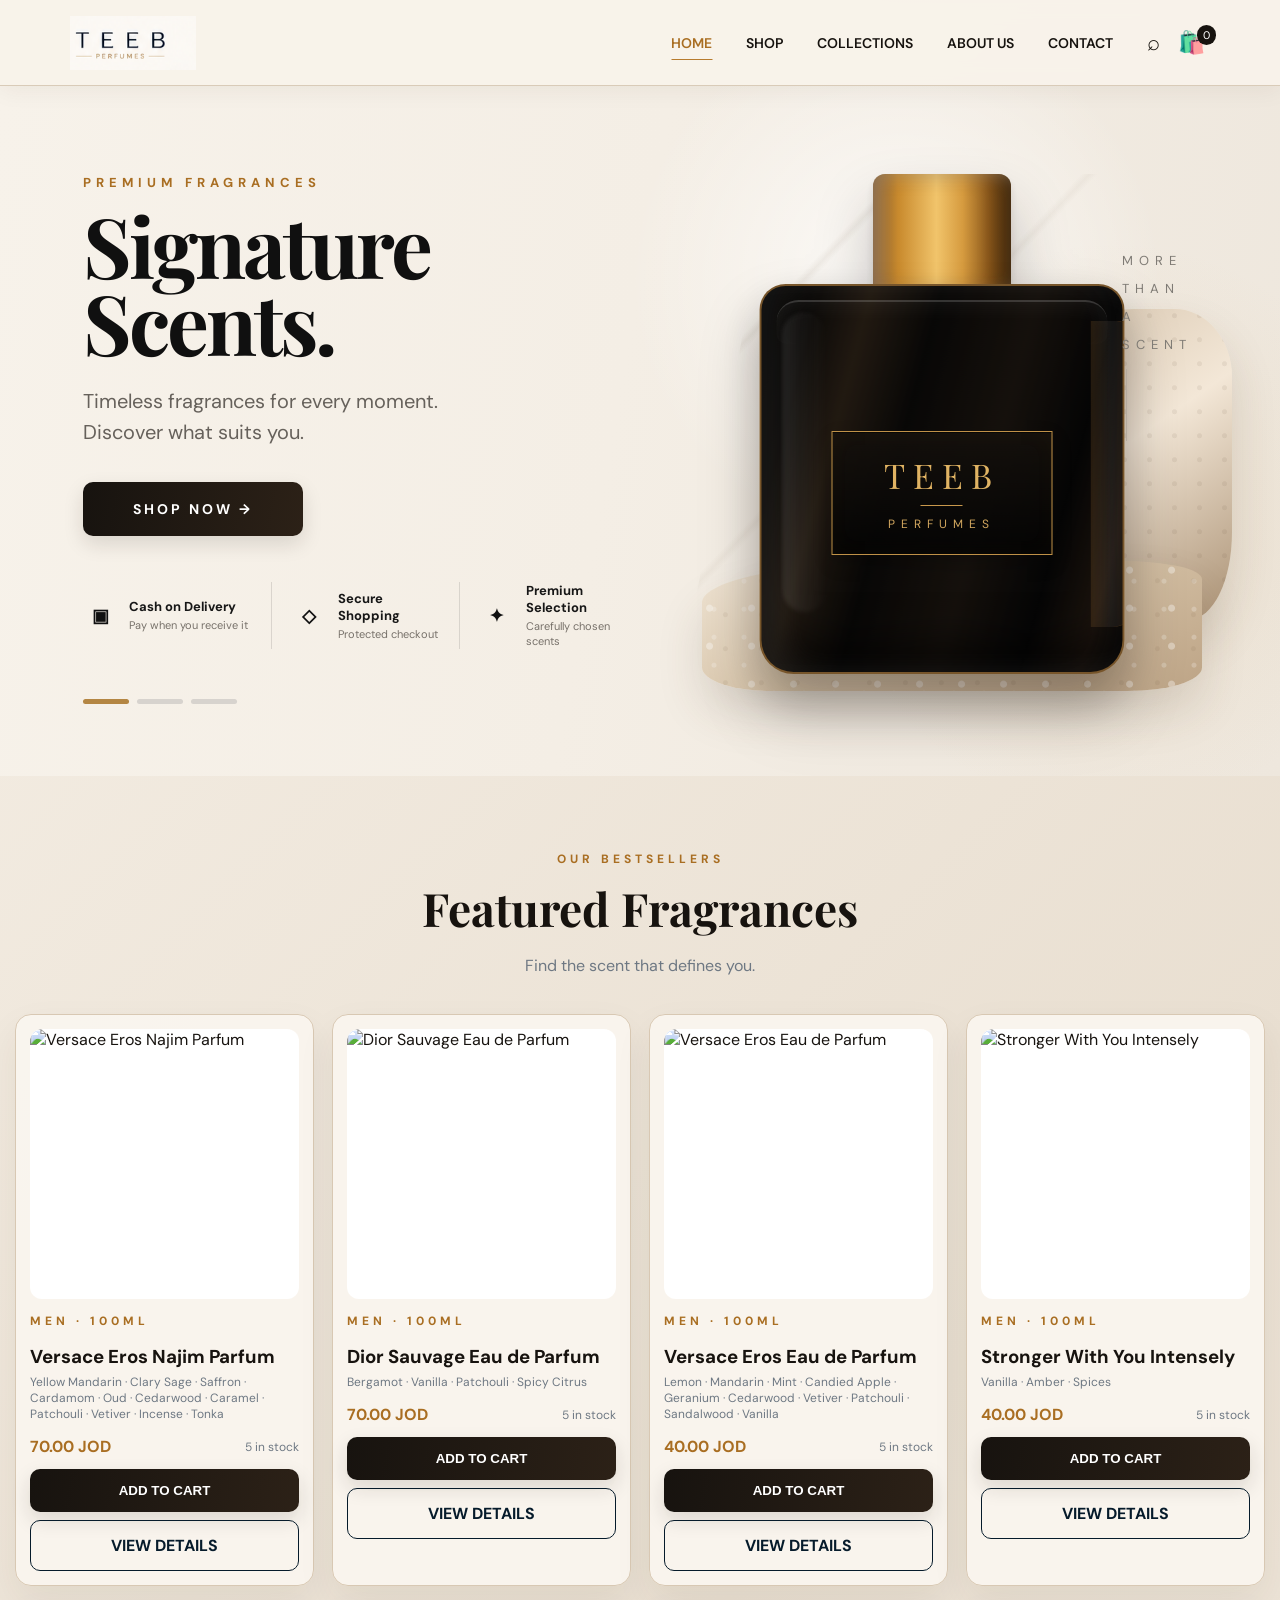
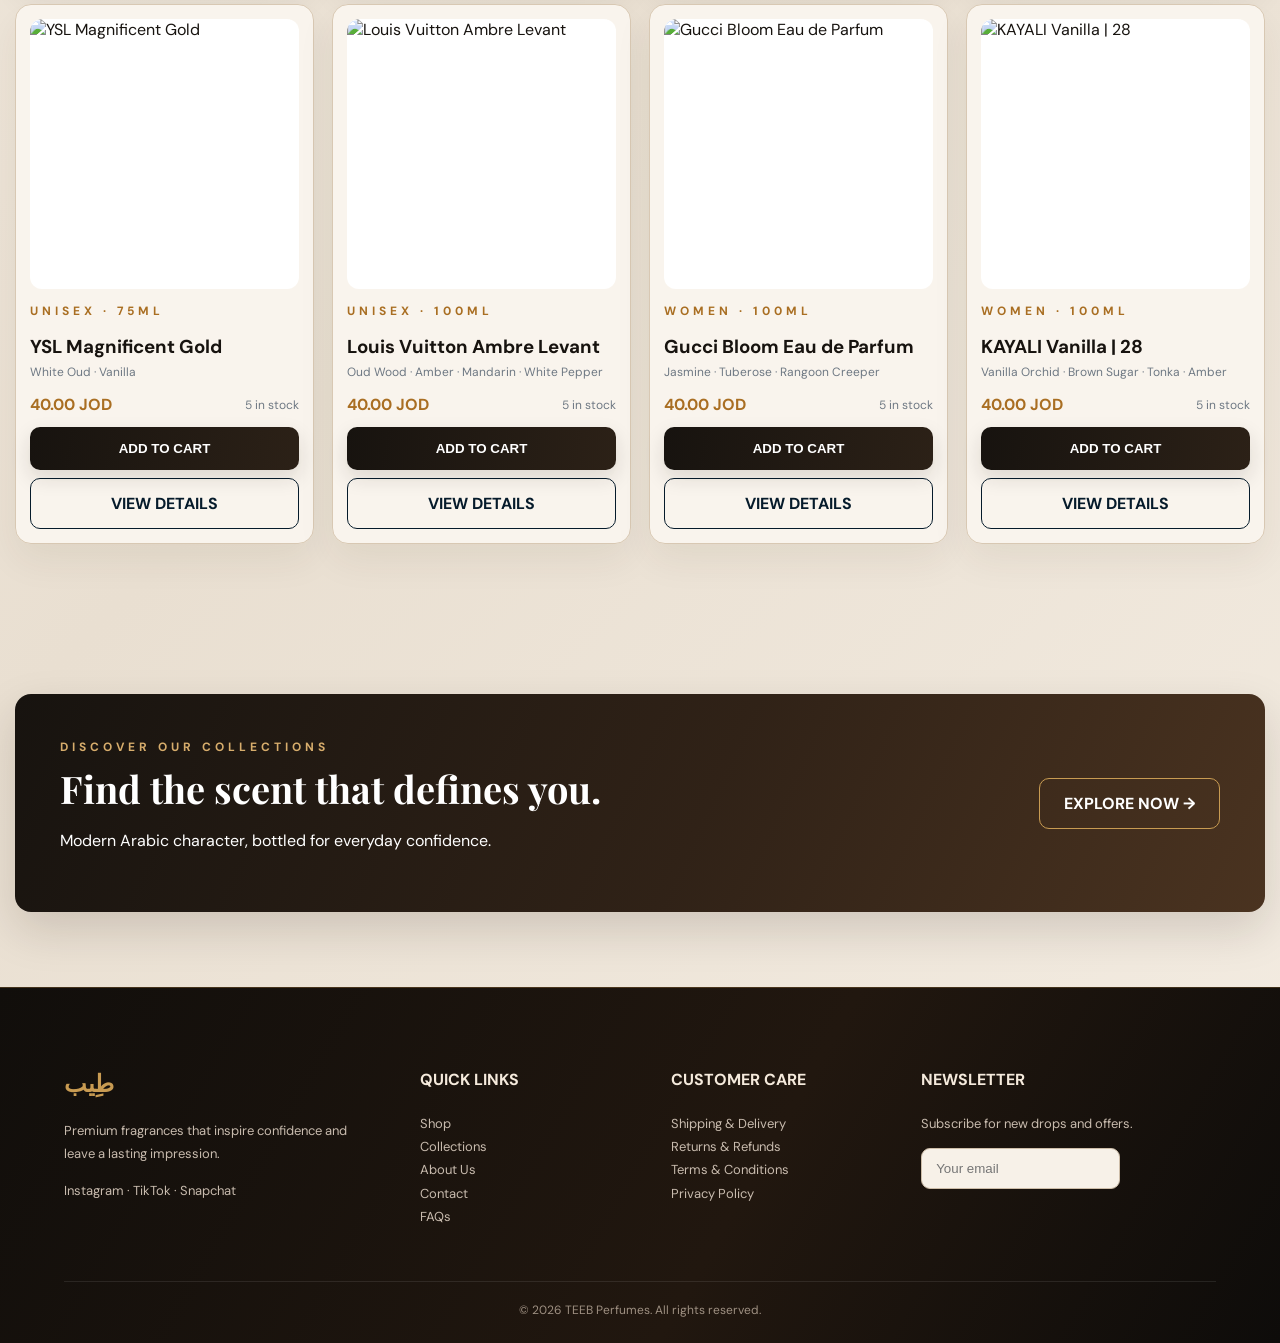
==== commit bcd1cedf: "Remove announcement bar from home page" ====
--- a/index.html
+++ b/index.html
@@ -1 +1 @@
-<!doctype html><html lang="en"><head><meta charset="utf-8"><meta name="viewport" content="width=device-width,initial-scale=1"><title>TEEB Perfumes</title><link rel="stylesheet" href="styles.css"><link rel="stylesheet" href="hero-enhance.css"><link rel="stylesheet" href="luxury-theme.css"><script>(function(){const u=new URL(location.href);const recovery=u.searchParams.get('type')==='recovery'||u.searchParams.has('code')||u.searchParams.has('token_hash')||u.hash.includes('access_token=');if(recovery){location.replace('update-password.html'+u.search+u.hash)}})();</script></head><body><div class="topbar"><span class="topbar-icon">▣</span><strong>Cash on Delivery Available</strong><span class="topbar-divider"></span><span class="topbar-secure">♢ Secure &amp; Reliable Shopping</span></div><nav class="nav"><a class="brand" href="index.html"><img src="assets/teeb-mark.png" alt="TEEB Perfumes"></a><div class="navlinks"><a class="active" href="index.html">HOME</a><a href="shop.html">SHOP</a><a href="collections.html">COLLECTIONS</a><a href="about.html">ABOUT US</a><a href="contact.html">CONTACT</a></div><div class="navicons"><a href="shop.html">⌕</a><a href="cart.html" aria-label="Shopping cart">🛍️<span class="cart-badge" id="cartCount">0</span></a></div></nav><main><section class="hero"><div class="hero-copy"><div class="eyebrow">PREMIUM FRAGRANCES</div><h1>Signature<br>Scents.</h1><p>Timeless fragrances for every moment.<br>Discover what suits you.</p><div class="hero-actions"><a class="btn btn-primary" href="shop.html">SHOP NOW →</a></div><div class="hero-trust"><div><b>▣</b><span><strong>Cash on Delivery</strong><small>Pay when you receive it</small></span></div><div><b>◇</b><span><strong>Secure Shopping</strong><small>Protected checkout</small></span></div><div><b>✦</b><span><strong>Premium Selection</strong><small>Carefully chosen scents</small></span></div></div><div class="hero-slides"><span class="active"></span><span></span><span></span></div></div><div class="hero-art"><div class="vertical-copy">MORE<br>THAN<br>A<br>SCENT</div><div class="stone stone-back"></div><div class="stone stone-front"></div><div class="perfume-bottle"><div class="perfume-cap"></div><div class="perfume-glass"><div class="perfume-highlight"></div><div class="perfume-label"><div class="label-name">TEEB</div><div class="label-rule"></div><div class="label-sub">PERFUMES</div></div></div></div></div></section><section class="section container"><div class="section-head"><div class="eyebrow">Our Bestsellers</div><h2>Featured Fragrances</h2><p>Find the scent that defines you.</p></div><div class="products" id="featured"></div></section><section class="section container"><div class="banner"><div><div class="eyebrow" style="color:#d7ad6c">Discover our collections</div><h2>Find the scent that defines you.</h2><p>Modern Arabic character, bottled for everyday confidence.</p></div><a class="btn btn-outline" style="color:#fff;border-color:#c89b52" href="collections.html">EXPLORE NOW →</a></div></section></main><footer class="footer"><div class="footer-grid"><div><h2 style="color:#c89b52">طِيب</h2><p>Premium fragrances that inspire confidence and leave a lasting impression.</p><p>Instagram · TikTok · Snapchat</p></div><div><h4>QUICK LINKS</h4><p><a href="shop.html">Shop</a><br><a href="collections.html">Collections</a><br><a href="about.html">About Us</a><br><a href="contact.html">Contact</a><br>FAQs</p></div><div><h4>CUSTOMER CARE</h4><p>Shipping & Delivery<br>Returns & Refunds<br>Terms & Conditions<br>Privacy Policy</p></div><div><h4>NEWSLETTER</h4><p>Subscribe for new drops and offers.</p><input class="search" placeholder="Your email"></div></div><div class="copyright">© 2026 TEEB Perfumes. All rights reserved.</div></footer><script src="catalog.js"></script><script src="app.js"></script></body></html>+<!doctype html><html lang="en"><head><meta charset="utf-8"><meta name="viewport" content="width=device-width,initial-scale=1"><title>TEEB Perfumes</title><link rel="stylesheet" href="styles.css"><link rel="stylesheet" href="hero-enhance.css"><link rel="stylesheet" href="luxury-theme.css"><script>(function(){const u=new URL(location.href);const recovery=u.searchParams.get('type')==='recovery'||u.searchParams.has('code')||u.searchParams.has('token_hash')||u.hash.includes('access_token=');if(recovery){location.replace('update-password.html'+u.search+u.hash)}})();</script></head><body><nav class="nav"><a class="brand" href="index.html"><img src="assets/teeb-mark.png" alt="TEEB Perfumes"></a><div class="navlinks"><a class="active" href="index.html">HOME</a><a href="shop.html">SHOP</a><a href="collections.html">COLLECTIONS</a><a href="about.html">ABOUT US</a><a href="contact.html">CONTACT</a></div><div class="navicons"><a href="shop.html">⌕</a><a href="cart.html" aria-label="Shopping cart">🛍️<span class="cart-badge" id="cartCount">0</span></a></div></nav><main><section class="hero"><div class="hero-copy"><div class="eyebrow">PREMIUM FRAGRANCES</div><h1>Signature<br>Scents.</h1><p>Timeless fragrances for every moment.<br>Discover what suits you.</p><div class="hero-actions"><a class="btn btn-primary" href="shop.html">SHOP NOW →</a></div><div class="hero-trust"><div><b>▣</b><span><strong>Cash on Delivery</strong><small>Pay when you receive it</small></span></div><div><b>◇</b><span><strong>Secure Shopping</strong><small>Protected checkout</small></span></div><div><b>✦</b><span><strong>Premium Selection</strong><small>Carefully chosen scents</small></span></div></div><div class="hero-slides"><span class="active"></span><span></span><span></span></div></div><div class="hero-art"><div class="vertical-copy">MORE<br>THAN<br>A<br>SCENT</div><div class="stone stone-back"></div><div class="stone stone-front"></div><div class="perfume-bottle"><div class="perfume-cap"></div><div class="perfume-glass"><div class="perfume-highlight"></div><div class="perfume-label"><div class="label-name">TEEB</div><div class="label-rule"></div><div class="label-sub">PERFUMES</div></div></div></div></div></section><section class="section container"><div class="section-head"><div class="eyebrow">Our Bestsellers</div><h2>Featured Fragrances</h2><p>Find the scent that defines you.</p></div><div class="products" id="featured"></div></section><section class="section container"><div class="banner"><div><div class="eyebrow" style="color:#d7ad6c">Discover our collections</div><h2>Find the scent that defines you.</h2><p>Modern Arabic character, bottled for everyday confidence.</p></div><a class="btn btn-outline" style="color:#fff;border-color:#c89b52" href="collections.html">EXPLORE NOW →</a></div></section></main><footer class="footer"><div class="footer-grid"><div><h2 style="color:#c89b52">طِيب</h2><p>Premium fragrances that inspire confidence and leave a lasting impression.</p><p>Instagram · TikTok · Snapchat</p></div><div><h4>QUICK LINKS</h4><p><a href="shop.html">Shop</a><br><a href="collections.html">Collections</a><br><a href="about.html">About Us</a><br><a href="contact.html">Contact</a><br>FAQs</p></div><div><h4>CUSTOMER CARE</h4><p>Shipping & Delivery<br>Returns & Refunds<br>Terms & Conditions<br>Privacy Policy</p></div><div><h4>NEWSLETTER</h4><p>Subscribe for new drops and offers.</p><input class="search" placeholder="Your email"></div></div><div class="copyright">© 2026 TEEB Perfumes. All rights reserved.</div></footer><script src="catalog.js"></script><script src="app.js"></script></body></html>
--- a/luxury-theme.css
+++ b/luxury-theme.css
@@ -2,6 +2,9 @@
 :root{--lux-bg:#eee5d8;--lux-paper:#f7f1e8;--lux-gold:#b77b2d;--lux-ink:#17130f;--lux-line:#d8c8b3}
 body{background:linear-gradient(135deg,#f6f0e7 0%,#e9dfd1 55%,#f4ede3 100%);color:var(--lux-ink)}
 body:not(:has(.admin)) .nav{background:rgba(248,243,235,.96);border-bottom:1px solid #d9cbb8;box-shadow:0 5px 22px rgba(53,37,20,.055)}
+body:not(:has(.admin)) .navlinks a{position:relative;transition:color .25s ease,transform .25s ease}
+body:not(:has(.admin)) .navlinks a:after{content:"";position:absolute;left:50%;bottom:-8px;width:0;height:1px;background:#b77b2d;transform:translateX(-50%);transition:width .28s ease}
+body:not(:has(.admin)) .navlinks a:hover:after,body:not(:has(.admin)) .navlinks a.active:after{width:100%}
 body:not(:has(.admin)) .navlinks a:hover,body:not(:has(.admin)) .navlinks a.active{color:#a96e22}
 body:not(:has(.admin)) .cart-badge{background:#17130f}
 body:not(:has(.admin)) .section,body:not(:has(.admin)) .pagehead{background:transparent}
@@ -10,9 +13,13 @@
 body:not(:has(.admin)) .btn-primary,body:not(:has(.admin)) .card .btn-primary{background:linear-gradient(100deg,#17130f,#2c2117);box-shadow:0 8px 20px rgba(34,24,15,.13)}
 body:not(:has(.admin)) .price,body:not(:has(.admin)) .bigprice,body:not(:has(.admin)) .eyebrow{color:#a96e22}
 body:not(:has(.admin)) .feature-strip{background:#efe5d7;border-color:#d8c8b3}
-body:not(:has(.admin)) .banner{background:linear-gradient(115deg,#17130f 0%,#302217 55%,#4a3320 100%);box-shadow:0 18px 45px rgba(31,21,13,.15)}
+body:not(:has(.admin)) .banner{position:relative;overflow:hidden;background:linear-gradient(115deg,#17130f 0%,#302217 55%,#4a3320 100%);box-shadow:0 18px 45px rgba(31,21,13,.15);transition:transform .35s ease,box-shadow .35s ease}
+body:not(:has(.admin)) .banner:after{content:"";position:absolute;top:-60%;left:-35%;width:25%;height:220%;background:linear-gradient(90deg,transparent,rgba(255,220,160,.12),transparent);transform:rotate(18deg);animation:teebShine 7s ease-in-out infinite}
+body:not(:has(.admin)) .banner:hover{transform:translateY(-4px);box-shadow:0 24px 54px rgba(31,21,13,.2)}
 body:not(:has(.admin)) .footer{background:linear-gradient(120deg,#110e0b 0%,#21170f 58%,#0e0c0a 100%);border-top:1px solid rgba(190,139,70,.28)}
 body:not(:has(.admin)) .footer p,body:not(:has(.admin)) .footer a{color:#c8bbae}
+body:not(:has(.admin)) .footer a{transition:color .22s ease,transform .22s ease;display:inline-block}
+body:not(:has(.admin)) .footer a:hover{color:#e0b66f;transform:translateX(3px)}
 body:not(:has(.admin)) .footer h4{color:#f5eadc}
 body:not(:has(.admin)) .copyright{color:#9e9082;border-color:rgba(255,255,255,.09)}
 body:not(:has(.admin)) .about-values{background:rgba(244,236,225,.72);border-color:#d8c8b3}
@@ -20,5 +27,21 @@
 body:not(:has(.admin)) .about-icon{background:#ead9bf;color:#9b6420}
 body:not(:has(.admin)) .about-visit{background:linear-gradient(120deg,#17130f,#382619);box-shadow:0 20px 45px rgba(38,25,14,.14)}
 body:not(:has(.admin)) .collection-card{border-color:#cdb99e;box-shadow:0 18px 40px rgba(48,32,18,.11)}
-body:not(:has(.admin)) .contact-card{background:linear-gradient(140deg,#17130f,#332419)!important;border-color:#5b4128!important;box-shadow:0 15px 35px rgba(37,25,15,.13)}
+body:not(:has(.admin)) .contact-card{position:relative;overflow:hidden;background:linear-gradient(140deg,#17130f,#332419)!important;border-color:#5b4128!important;box-shadow:0 15px 35px rgba(37,25,15,.13);transition:transform .35s cubic-bezier(.2,.7,.2,1),box-shadow .35s ease,border-color .35s ease}
+body:not(:has(.admin)) .contact-card:before{content:"";position:absolute;inset:0;background:radial-gradient(circle at 0 0,rgba(215,164,83,.12),transparent 42%);opacity:0;transition:opacity .35s ease;pointer-events:none}
+body:not(:has(.admin)) .contact-card:hover{transform:translateY(-8px) scale(1.015);box-shadow:0 24px 48px rgba(37,25,15,.22);border-color:#b77b2d!important}
+body:not(:has(.admin)) .contact-card:hover:before{opacity:1}
+body:not(:has(.admin)) .contact-card .icon{display:inline-block;transition:transform .35s cubic-bezier(.2,.8,.2,1),filter .35s ease}
+body:not(:has(.admin)) .contact-card:hover .icon{transform:translateY(-3px) scale(1.12) rotate(-4deg);filter:drop-shadow(0 6px 8px rgba(0,0,0,.22))}
 body:not(:has(.admin)) input.search{background:#f7f1e8;border-color:#cdbda8}
+
+/* restrained entrance motion */
+body:not(:has(.admin)) main>*,body:not(:has(.admin)) .contact-card,body:not(:has(.admin)) .collection-card,body:not(:has(.admin)) .card{animation:teebReveal .7s cubic-bezier(.2,.7,.2,1) both}
+body:not(:has(.admin)) .contact-card:nth-child(2),body:not(:has(.admin)) .collection-card:nth-child(2),body:not(:has(.admin)) .card:nth-child(2){animation-delay:.08s}
+body:not(:has(.admin)) .contact-card:nth-child(3),body:not(:has(.admin)) .collection-card:nth-child(3),body:not(:has(.admin)) .card:nth-child(3){animation-delay:.16s}
+body:not(:has(.admin)) .card:nth-child(4){animation-delay:.24s}
+body:not(:has(.admin)) .btn{transition:transform .25s ease,box-shadow .25s ease,filter .25s ease}
+body:not(:has(.admin)) .btn:hover{transform:translateY(-3px);filter:brightness(1.04)}
+@keyframes teebReveal{from{opacity:0;transform:translateY(18px)}to{opacity:1;transform:translateY(0)}}
+@keyframes teebShine{0%,58%{left:-35%}78%,100%{left:125%}}
+@media(prefers-reduced-motion:reduce){body:not(:has(.admin)) *{animation:none!important;transition:none!important;scroll-behavior:auto!important}}
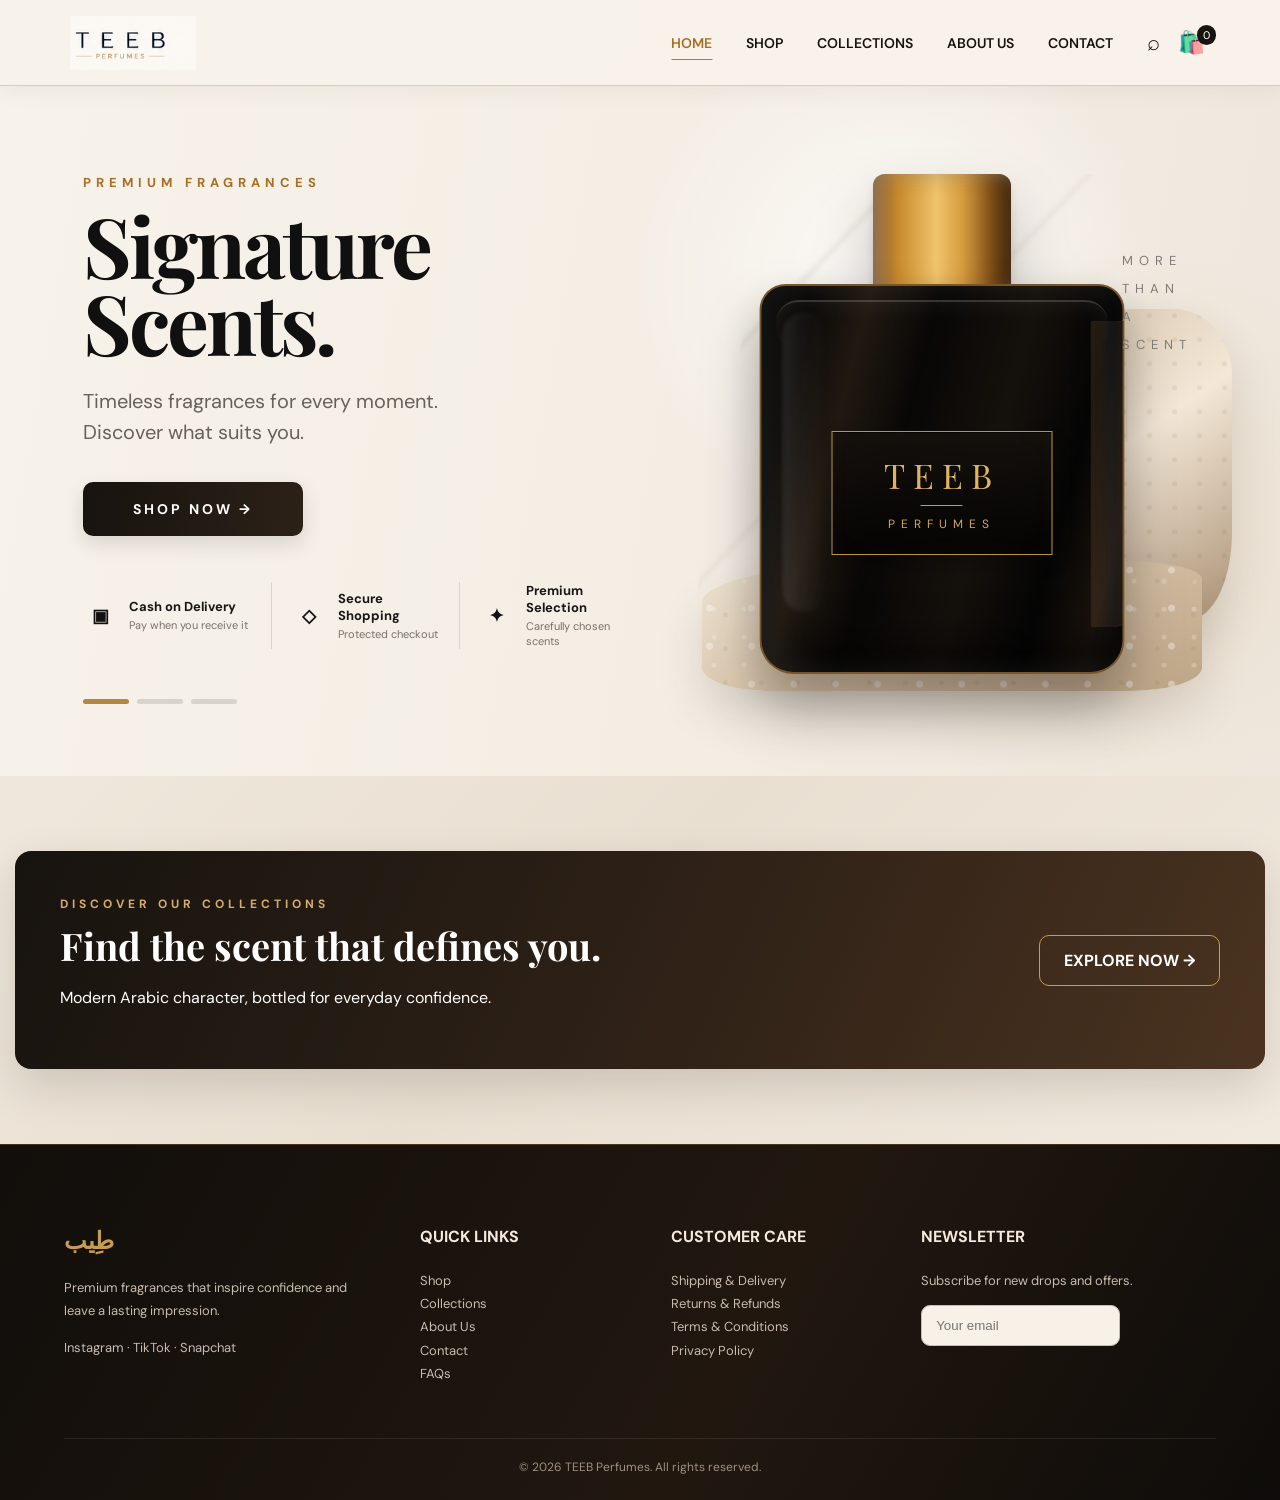
==== commit 90234571: "Remove featured products from homepage" ====
--- a/index.html
+++ b/index.html
@@ -1 +1 @@
-<!doctype html><html lang="en"><head><meta charset="utf-8"><meta name="viewport" content="width=device-width,initial-scale=1"><title>TEEB Perfumes</title><link rel="stylesheet" href="styles.css"><link rel="stylesheet" href="hero-enhance.css"><link rel="stylesheet" href="luxury-theme.css"><script>(function(){const u=new URL(location.href);const recovery=u.searchParams.get('type')==='recovery'||u.searchParams.has('code')||u.searchParams.has('token_hash')||u.hash.includes('access_token=');if(recovery){location.replace('update-password.html'+u.search+u.hash)}})();</script></head><body><nav class="nav"><a class="brand" href="index.html"><img src="assets/teeb-mark.png" alt="TEEB Perfumes"></a><div class="navlinks"><a class="active" href="index.html">HOME</a><a href="shop.html">SHOP</a><a href="collections.html">COLLECTIONS</a><a href="about.html">ABOUT US</a><a href="contact.html">CONTACT</a></div><div class="navicons"><a href="shop.html">⌕</a><a href="cart.html" aria-label="Shopping cart">🛍️<span class="cart-badge" id="cartCount">0</span></a></div></nav><main><section class="hero"><div class="hero-copy"><div class="eyebrow">PREMIUM FRAGRANCES</div><h1>Signature<br>Scents.</h1><p>Timeless fragrances for every moment.<br>Discover what suits you.</p><div class="hero-actions"><a class="btn btn-primary" href="shop.html">SHOP NOW →</a></div><div class="hero-trust"><div><b>▣</b><span><strong>Cash on Delivery</strong><small>Pay when you receive it</small></span></div><div><b>◇</b><span><strong>Secure Shopping</strong><small>Protected checkout</small></span></div><div><b>✦</b><span><strong>Premium Selection</strong><small>Carefully chosen scents</small></span></div></div><div class="hero-slides"><span class="active"></span><span></span><span></span></div></div><div class="hero-art"><div class="vertical-copy">MORE<br>THAN<br>A<br>SCENT</div><div class="stone stone-back"></div><div class="stone stone-front"></div><div class="perfume-bottle"><div class="perfume-cap"></div><div class="perfume-glass"><div class="perfume-highlight"></div><div class="perfume-label"><div class="label-name">TEEB</div><div class="label-rule"></div><div class="label-sub">PERFUMES</div></div></div></div></div></section><section class="section container"><div class="section-head"><div class="eyebrow">Our Bestsellers</div><h2>Featured Fragrances</h2><p>Find the scent that defines you.</p></div><div class="products" id="featured"></div></section><section class="section container"><div class="banner"><div><div class="eyebrow" style="color:#d7ad6c">Discover our collections</div><h2>Find the scent that defines you.</h2><p>Modern Arabic character, bottled for everyday confidence.</p></div><a class="btn btn-outline" style="color:#fff;border-color:#c89b52" href="collections.html">EXPLORE NOW →</a></div></section></main><footer class="footer"><div class="footer-grid"><div><h2 style="color:#c89b52">طِيب</h2><p>Premium fragrances that inspire confidence and leave a lasting impression.</p><p>Instagram · TikTok · Snapchat</p></div><div><h4>QUICK LINKS</h4><p><a href="shop.html">Shop</a><br><a href="collections.html">Collections</a><br><a href="about.html">About Us</a><br><a href="contact.html">Contact</a><br>FAQs</p></div><div><h4>CUSTOMER CARE</h4><p>Shipping & Delivery<br>Returns & Refunds<br>Terms & Conditions<br>Privacy Policy</p></div><div><h4>NEWSLETTER</h4><p>Subscribe for new drops and offers.</p><input class="search" placeholder="Your email"></div></div><div class="copyright">© 2026 TEEB Perfumes. All rights reserved.</div></footer><script src="catalog.js"></script><script src="app.js"></script></body></html>+<!doctype html><html lang="en"><head><meta charset="utf-8"><meta name="viewport" content="width=device-width,initial-scale=1"><title>TEEB Perfumes</title><link rel="stylesheet" href="styles.css"><link rel="stylesheet" href="hero-enhance.css"><link rel="stylesheet" href="luxury-theme.css"><script>(function(){const u=new URL(location.href);const recovery=u.searchParams.get('type')==='recovery'||u.searchParams.has('code')||u.searchParams.has('token_hash')||u.hash.includes('access_token=');if(recovery){location.replace('update-password.html'+u.search+u.hash)}})();</script></head><body><nav class="nav"><a class="brand" href="index.html"><img src="assets/teeb-mark.png" alt="TEEB Perfumes"></a><div class="navlinks"><a class="active" href="index.html">HOME</a><a href="shop.html">SHOP</a><a href="collections.html">COLLECTIONS</a><a href="about.html">ABOUT US</a><a href="contact.html">CONTACT</a></div><div class="navicons"><a href="shop.html">⌕</a><a href="cart.html" aria-label="Shopping cart">🛍️<span class="cart-badge" id="cartCount">0</span></a></div></nav><main><section class="hero"><div class="hero-copy"><div class="eyebrow">PREMIUM FRAGRANCES</div><h1>Signature<br>Scents.</h1><p>Timeless fragrances for every moment.<br>Discover what suits you.</p><div class="hero-actions"><a class="btn btn-primary" href="shop.html">SHOP NOW →</a></div><div class="hero-trust"><div><b>▣</b><span><strong>Cash on Delivery</strong><small>Pay when you receive it</small></span></div><div><b>◇</b><span><strong>Secure Shopping</strong><small>Protected checkout</small></span></div><div><b>✦</b><span><strong>Premium Selection</strong><small>Carefully chosen scents</small></span></div></div><div class="hero-slides"><span class="active"></span><span></span><span></span></div></div><div class="hero-art"><div class="vertical-copy">MORE<br>THAN<br>A<br>SCENT</div><div class="stone stone-back"></div><div class="stone stone-front"></div><div class="perfume-bottle"><div class="perfume-cap"></div><div class="perfume-glass"><div class="perfume-highlight"></div><div class="perfume-label"><div class="label-name">TEEB</div><div class="label-rule"></div><div class="label-sub">PERFUMES</div></div></div></div></div></section><section class="section container"><div class="banner"><div><div class="eyebrow" style="color:#d7ad6c">Discover our collections</div><h2>Find the scent that defines you.</h2><p>Modern Arabic character, bottled for everyday confidence.</p></div><a class="btn btn-outline" style="color:#fff;border-color:#c89b52" href="collections.html">EXPLORE NOW →</a></div></section></main><footer class="footer"><div class="footer-grid"><div><h2 style="color:#c89b52">طِيب</h2><p>Premium fragrances that inspire confidence and leave a lasting impression.</p><p>Instagram · TikTok · Snapchat</p></div><div><h4>QUICK LINKS</h4><p><a href="shop.html">Shop</a><br><a href="collections.html">Collections</a><br><a href="about.html">About Us</a><br><a href="contact.html">Contact</a><br>FAQs</p></div><div><h4>CUSTOMER CARE</h4><p>Shipping & Delivery<br>Returns & Refunds<br>Terms & Conditions<br>Privacy Policy</p></div><div><h4>NEWSLETTER</h4><p>Subscribe for new drops and offers.</p><input class="search" placeholder="Your email"></div></div><div class="copyright">© 2026 TEEB Perfumes. All rights reserved.</div></footer><script src="catalog.js"></script><script src="app.js"></script></body></html>
--- a/luxury-theme.css
+++ b/luxury-theme.css
@@ -1,6 +1,8 @@
 /* TEEB luxury storefront theme — public pages only */
 :root{--lux-bg:#eee5d8;--lux-paper:#f7f1e8;--lux-gold:#b77b2d;--lux-ink:#17130f;--lux-line:#d8c8b3}
 body{background:linear-gradient(135deg,#f6f0e7 0%,#e9dfd1 55%,#f4ede3 100%);color:var(--lux-ink)}
+/* Announcement bar intentionally removed across the storefront. */
+body:not(:has(.admin)) .topbar{display:none!important}
 body:not(:has(.admin)) .nav{background:rgba(248,243,235,.96);border-bottom:1px solid #d9cbb8;box-shadow:0 5px 22px rgba(53,37,20,.055)}
 body:not(:has(.admin)) .navlinks a{position:relative;transition:color .25s ease,transform .25s ease}
 body:not(:has(.admin)) .navlinks a:after{content:"";position:absolute;left:50%;bottom:-8px;width:0;height:1px;background:#b77b2d;transform:translateX(-50%);transition:width .28s ease}
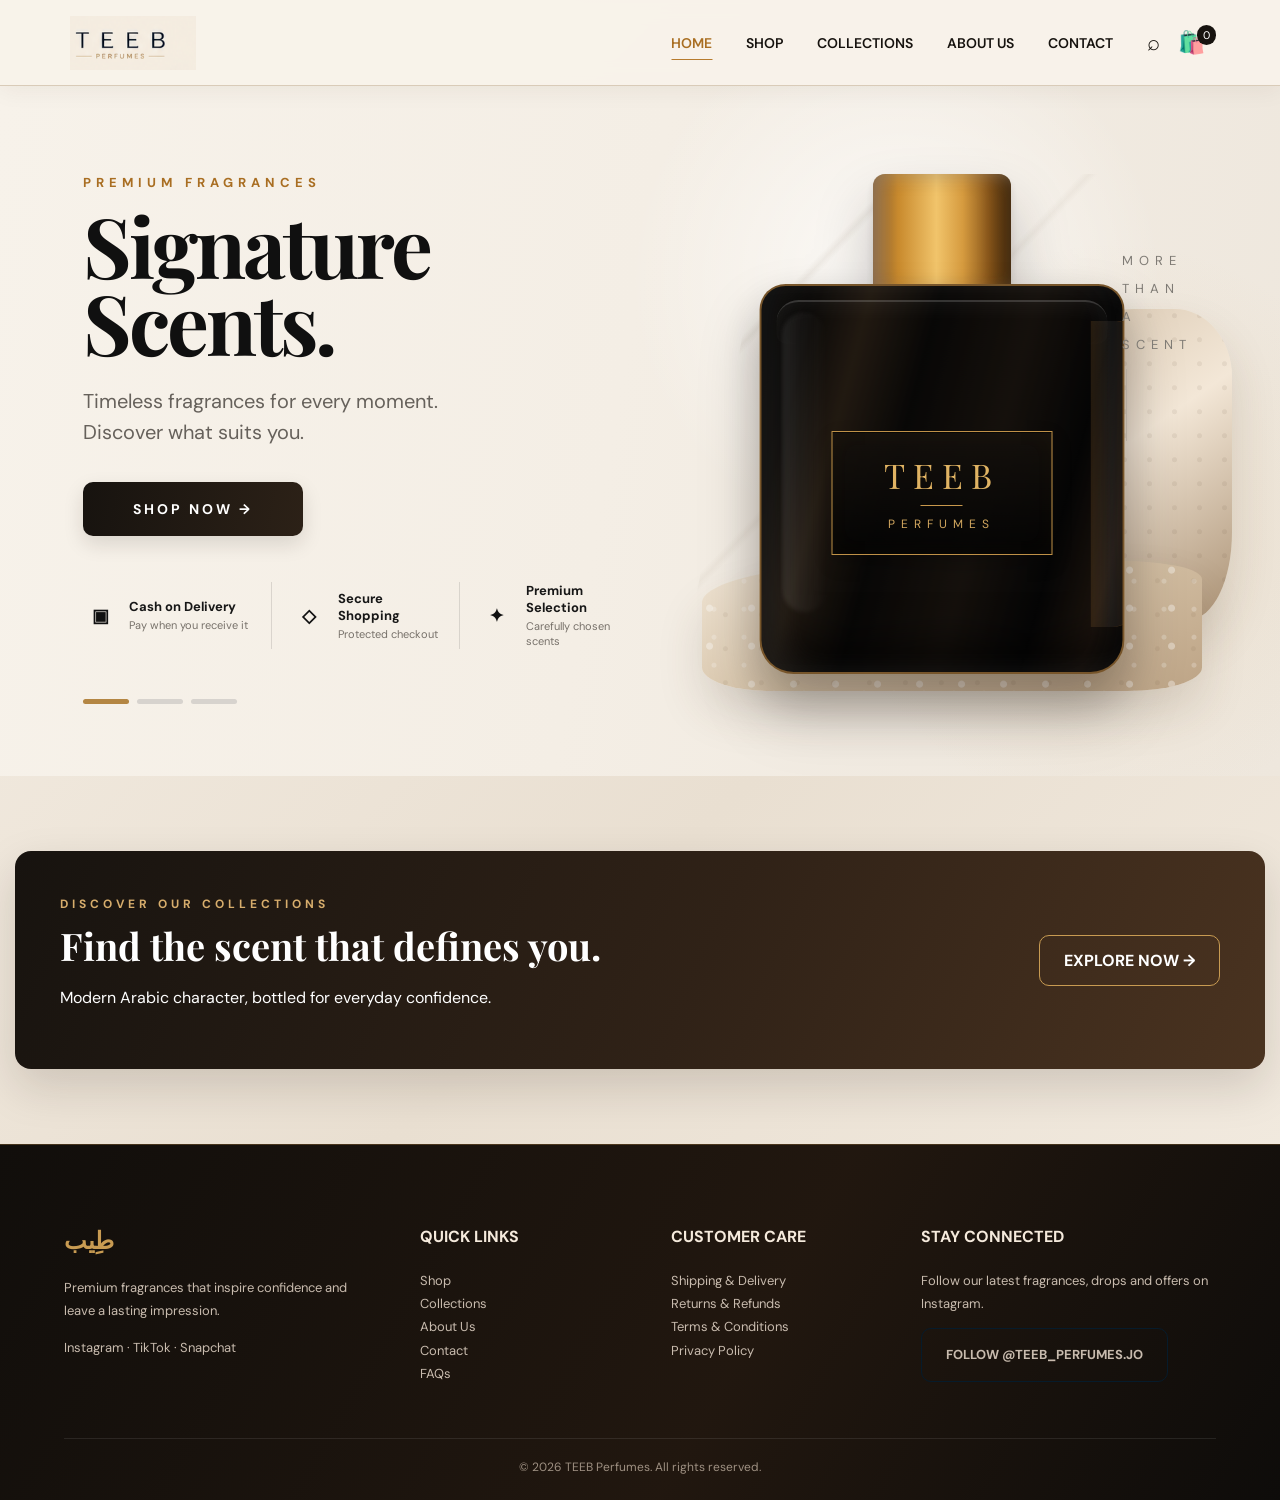
==== commit 0095c791: "Connect customer care links and remove inactive newsletter" ====
--- a/index.html
+++ b/index.html
@@ -1 +1 @@
-<!doctype html><html lang="en"><head><meta charset="utf-8"><meta name="viewport" content="width=device-width,initial-scale=1"><title>TEEB Perfumes</title><link rel="stylesheet" href="styles.css"><link rel="stylesheet" href="hero-enhance.css"><link rel="stylesheet" href="luxury-theme.css"><script>(function(){const u=new URL(location.href);const recovery=u.searchParams.get('type')==='recovery'||u.searchParams.has('code')||u.searchParams.has('token_hash')||u.hash.includes('access_token=');if(recovery){location.replace('update-password.html'+u.search+u.hash)}})();</script></head><body><nav class="nav"><a class="brand" href="index.html"><img src="assets/teeb-mark.png" alt="TEEB Perfumes"></a><div class="navlinks"><a class="active" href="index.html">HOME</a><a href="shop.html">SHOP</a><a href="collections.html">COLLECTIONS</a><a href="about.html">ABOUT US</a><a href="contact.html">CONTACT</a></div><div class="navicons"><a href="shop.html">⌕</a><a href="cart.html" aria-label="Shopping cart">🛍️<span class="cart-badge" id="cartCount">0</span></a></div></nav><main><section class="hero"><div class="hero-copy"><div class="eyebrow">PREMIUM FRAGRANCES</div><h1>Signature<br>Scents.</h1><p>Timeless fragrances for every moment.<br>Discover what suits you.</p><div class="hero-actions"><a class="btn btn-primary" href="shop.html">SHOP NOW →</a></div><div class="hero-trust"><div><b>▣</b><span><strong>Cash on Delivery</strong><small>Pay when you receive it</small></span></div><div><b>◇</b><span><strong>Secure Shopping</strong><small>Protected checkout</small></span></div><div><b>✦</b><span><strong>Premium Selection</strong><small>Carefully chosen scents</small></span></div></div><div class="hero-slides"><span class="active"></span><span></span><span></span></div></div><div class="hero-art"><div class="vertical-copy">MORE<br>THAN<br>A<br>SCENT</div><div class="stone stone-back"></div><div class="stone stone-front"></div><div class="perfume-bottle"><div class="perfume-cap"></div><div class="perfume-glass"><div class="perfume-highlight"></div><div class="perfume-label"><div class="label-name">TEEB</div><div class="label-rule"></div><div class="label-sub">PERFUMES</div></div></div></div></div></section><section class="section container"><div class="banner"><div><div class="eyebrow" style="color:#d7ad6c">Discover our collections</div><h2>Find the scent that defines you.</h2><p>Modern Arabic character, bottled for everyday confidence.</p></div><a class="btn btn-outline" style="color:#fff;border-color:#c89b52" href="collections.html">EXPLORE NOW →</a></div></section></main><footer class="footer"><div class="footer-grid"><div><h2 style="color:#c89b52">طِيب</h2><p>Premium fragrances that inspire confidence and leave a lasting impression.</p><p>Instagram · TikTok · Snapchat</p></div><div><h4>QUICK LINKS</h4><p><a href="shop.html">Shop</a><br><a href="collections.html">Collections</a><br><a href="about.html">About Us</a><br><a href="contact.html">Contact</a><br>FAQs</p></div><div><h4>CUSTOMER CARE</h4><p>Shipping & Delivery<br>Returns & Refunds<br>Terms & Conditions<br>Privacy Policy</p></div><div><h4>NEWSLETTER</h4><p>Subscribe for new drops and offers.</p><input class="search" placeholder="Your email"></div></div><div class="copyright">© 2026 TEEB Perfumes. All rights reserved.</div></footer><script src="catalog.js"></script><script src="app.js"></script></body></html>+<!doctype html><html lang="en"><head><meta charset="utf-8"><meta name="viewport" content="width=device-width,initial-scale=1"><title>TEEB Perfumes</title><link rel="stylesheet" href="styles.css"><link rel="stylesheet" href="hero-enhance.css"><link rel="stylesheet" href="luxury-theme.css"><script>(function(){const u=new URL(location.href);const recovery=u.searchParams.get('type')==='recovery'||u.searchParams.has('code')||u.searchParams.has('token_hash')||u.hash.includes('access_token=');if(recovery){location.replace('update-password.html'+u.search+u.hash)}})();</script></head><body><nav class="nav"><a class="brand" href="index.html"><img src="assets/teeb-mark.png" alt="TEEB Perfumes"></a><div class="navlinks"><a class="active" href="index.html">HOME</a><a href="shop.html">SHOP</a><a href="collections.html">COLLECTIONS</a><a href="about.html">ABOUT US</a><a href="contact.html">CONTACT</a></div><div class="navicons"><a href="shop.html">⌕</a><a href="cart.html" aria-label="Shopping cart">🛍️<span class="cart-badge" id="cartCount">0</span></a></div></nav><main><section class="hero"><div class="hero-copy"><div class="eyebrow">PREMIUM FRAGRANCES</div><h1>Signature<br>Scents.</h1><p>Timeless fragrances for every moment.<br>Discover what suits you.</p><div class="hero-actions"><a class="btn btn-primary" href="shop.html">SHOP NOW →</a></div><div class="hero-trust"><div><b>▣</b><span><strong>Cash on Delivery</strong><small>Pay when you receive it</small></span></div><div><b>◇</b><span><strong>Secure Shopping</strong><small>Protected checkout</small></span></div><div><b>✦</b><span><strong>Premium Selection</strong><small>Carefully chosen scents</small></span></div></div><div class="hero-slides"><span class="active"></span><span></span><span></span></div></div><div class="hero-art"><div class="vertical-copy">MORE<br>THAN<br>A<br>SCENT</div><div class="stone stone-back"></div><div class="stone stone-front"></div><div class="perfume-bottle"><div class="perfume-cap"></div><div class="perfume-glass"><div class="perfume-highlight"></div><div class="perfume-label"><div class="label-name">TEEB</div><div class="label-rule"></div><div class="label-sub">PERFUMES</div></div></div></div></div></section><section class="section container"><div class="banner"><div><div class="eyebrow" style="color:#d7ad6c">Discover our collections</div><h2>Find the scent that defines you.</h2><p>Modern Arabic character, bottled for everyday confidence.</p></div><a class="btn btn-outline" style="color:#fff;border-color:#c89b52" href="collections.html">EXPLORE NOW →</a></div></section></main><footer class="footer"><div class="footer-grid"><div><h2 style="color:#c89b52">طِيب</h2><p>Premium fragrances that inspire confidence and leave a lasting impression.</p><p>Instagram · TikTok · Snapchat</p></div><div><h4>QUICK LINKS</h4><p><a href="shop.html">Shop</a><br><a href="collections.html">Collections</a><br><a href="about.html">About Us</a><br><a href="contact.html">Contact</a><br><a href="customer-care.html#faq">FAQs</a></p></div><div><h4>CUSTOMER CARE</h4><p><a href="customer-care.html#shipping">Shipping & Delivery</a><br><a href="customer-care.html#returns">Returns & Refunds</a><br><a href="customer-care.html#terms">Terms & Conditions</a><br><a href="customer-care.html#privacy">Privacy Policy</a></p></div><div><h4>STAY CONNECTED</h4><p>Follow our latest fragrances, drops and offers on Instagram.</p><a class="btn btn-outline" href="https://www.instagram.com/teeb_perfumes.jo/" target="_blank" rel="noopener">FOLLOW @TEEB_PERFUMES.JO</a></div></div><div class="copyright">© 2026 TEEB Perfumes. All rights reserved.</div></footer><script src="catalog.js"></script><script src="app.js"></script></body></html>
--- a/luxury-theme.css
+++ b/luxury-theme.css
@@ -4,6 +4,9 @@
 /* Announcement bar intentionally removed across the storefront. */
 body:not(:has(.admin)) .topbar{display:none!important}
 body:not(:has(.admin)) .nav{background:rgba(248,243,235,.96);border-bottom:1px solid #d9cbb8;box-shadow:0 5px 22px rgba(53,37,20,.055)}
+/* Blend the white pixels in the logo artwork into the warm beige header so no white box is visible. */
+body:not(:has(.admin)) .brand{background:transparent!important}
+body:not(:has(.admin)) .brand img{background:transparent!important;mix-blend-mode:multiply;display:block}
 body:not(:has(.admin)) .navlinks a{position:relative;transition:color .25s ease,transform .25s ease}
 body:not(:has(.admin)) .navlinks a:after{content:"";position:absolute;left:50%;bottom:-8px;width:0;height:1px;background:#b77b2d;transform:translateX(-50%);transition:width .28s ease}
 body:not(:has(.admin)) .navlinks a:hover:after,body:not(:has(.admin)) .navlinks a.active:after{width:100%}
